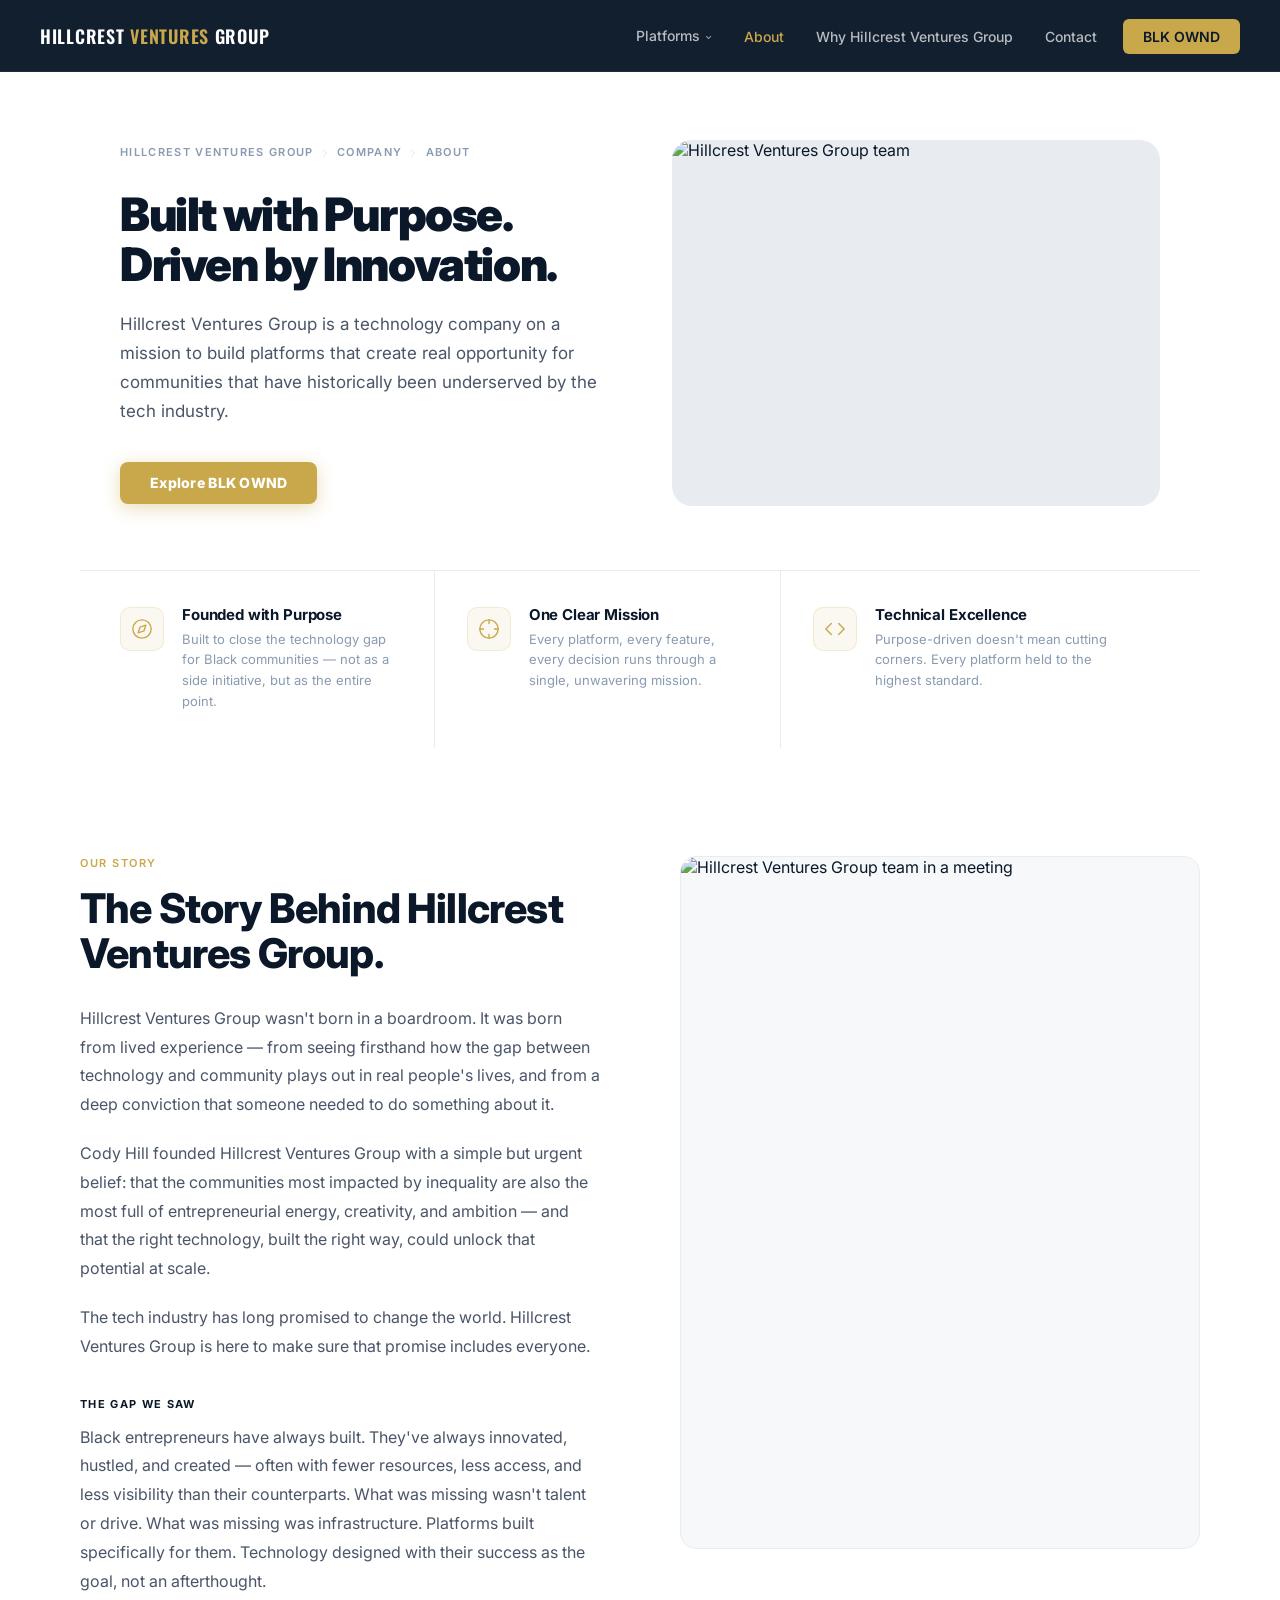
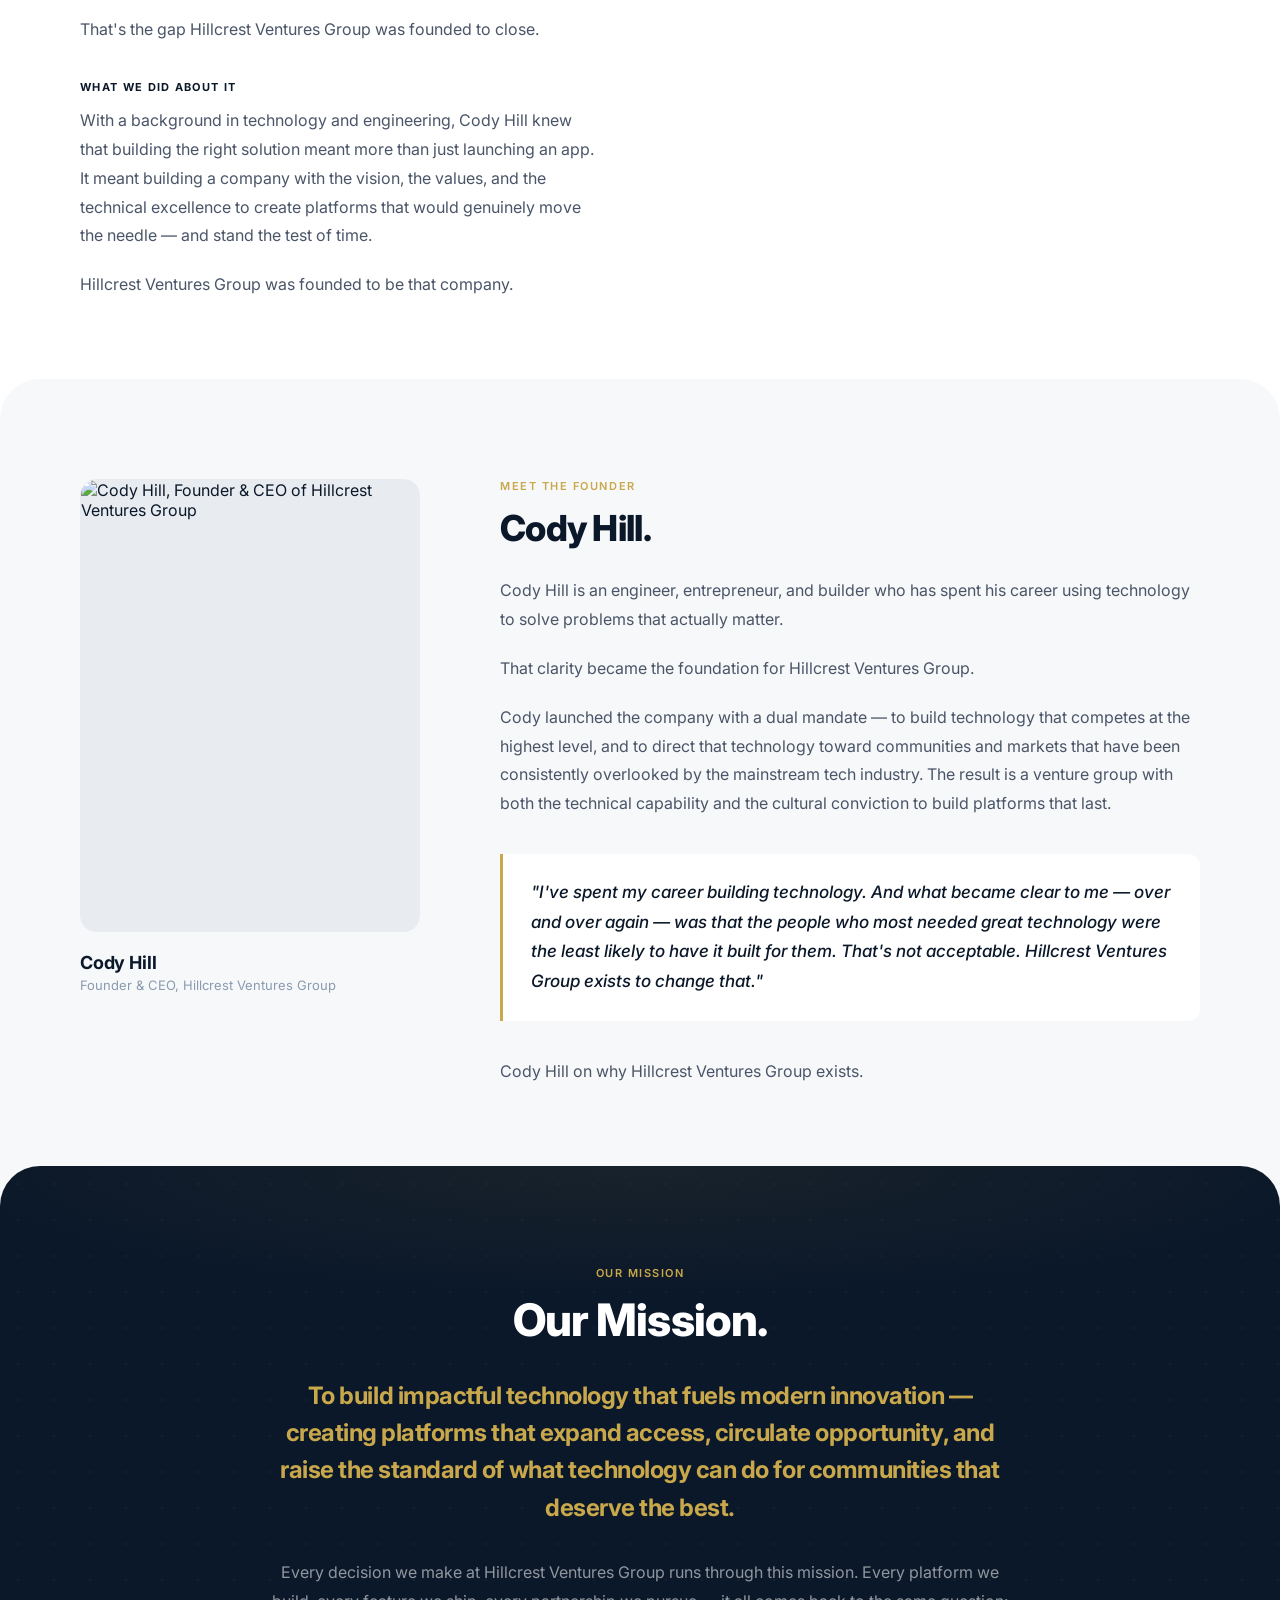
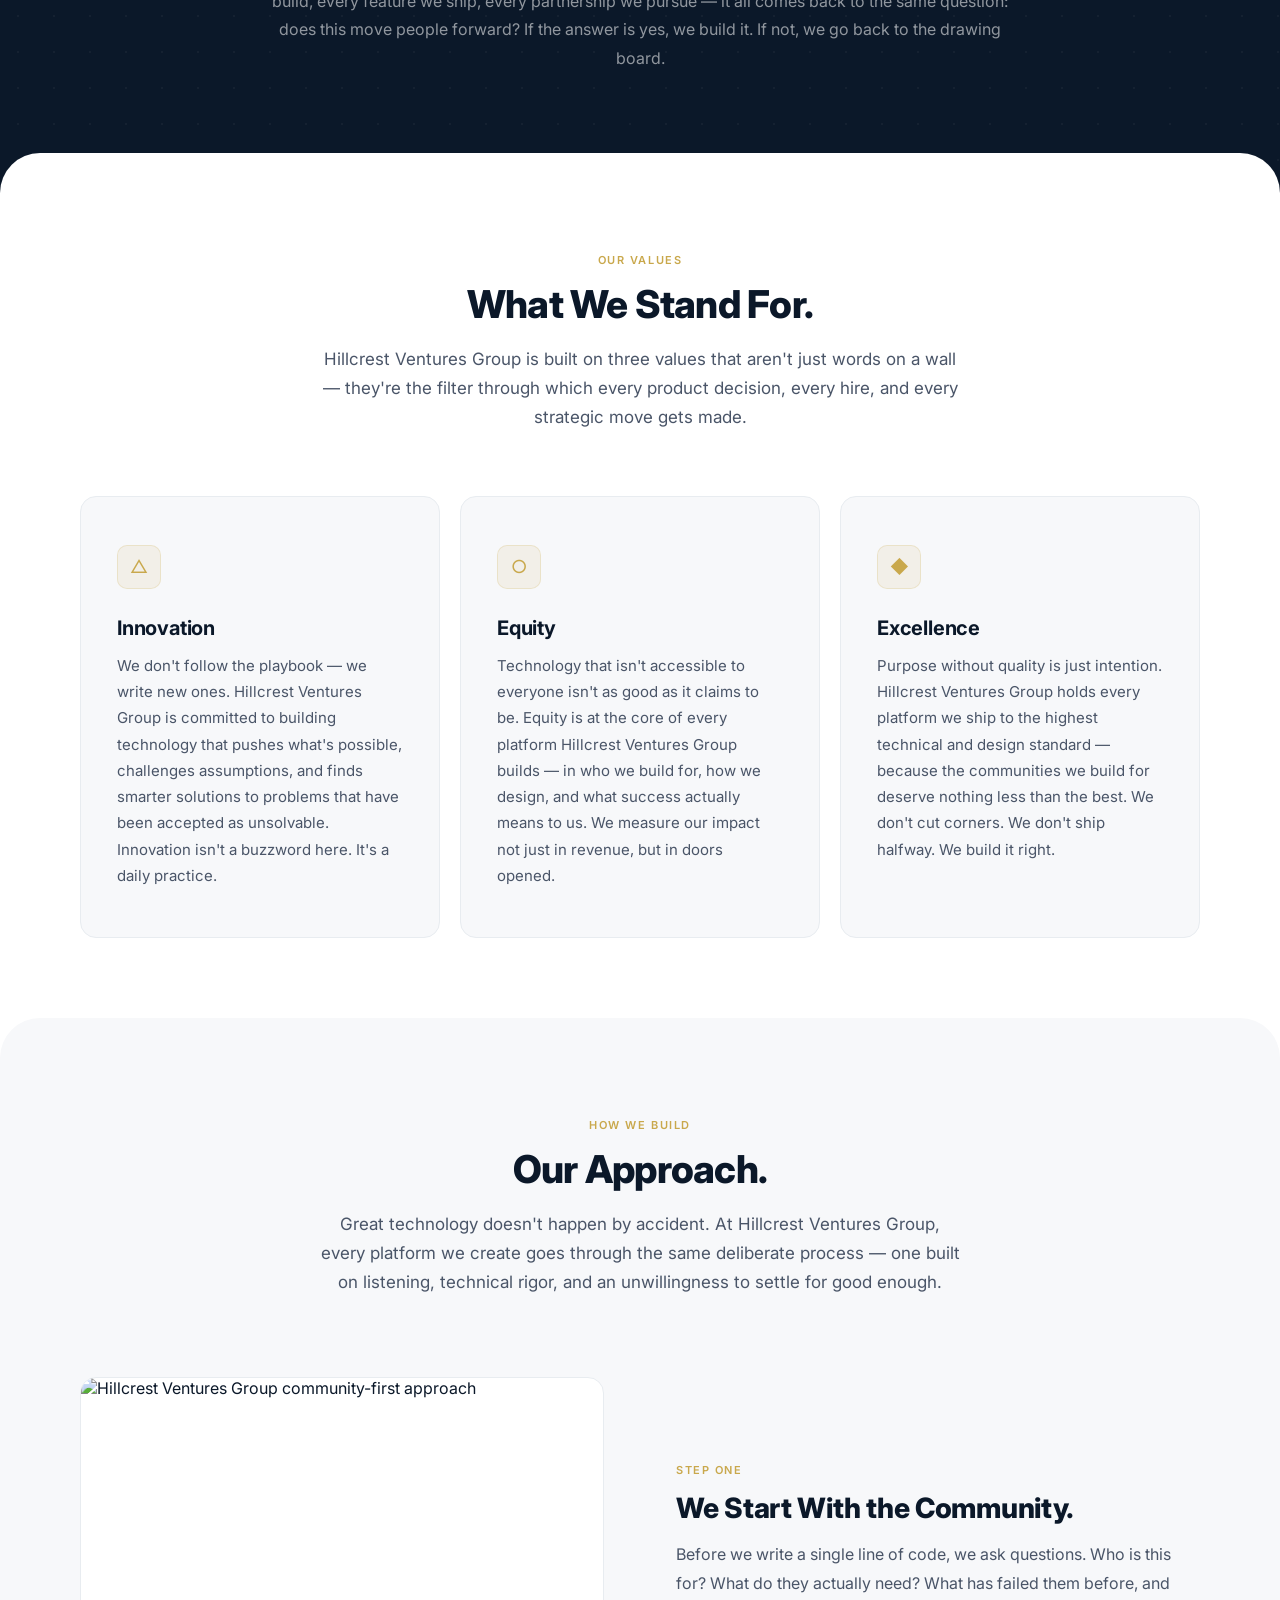
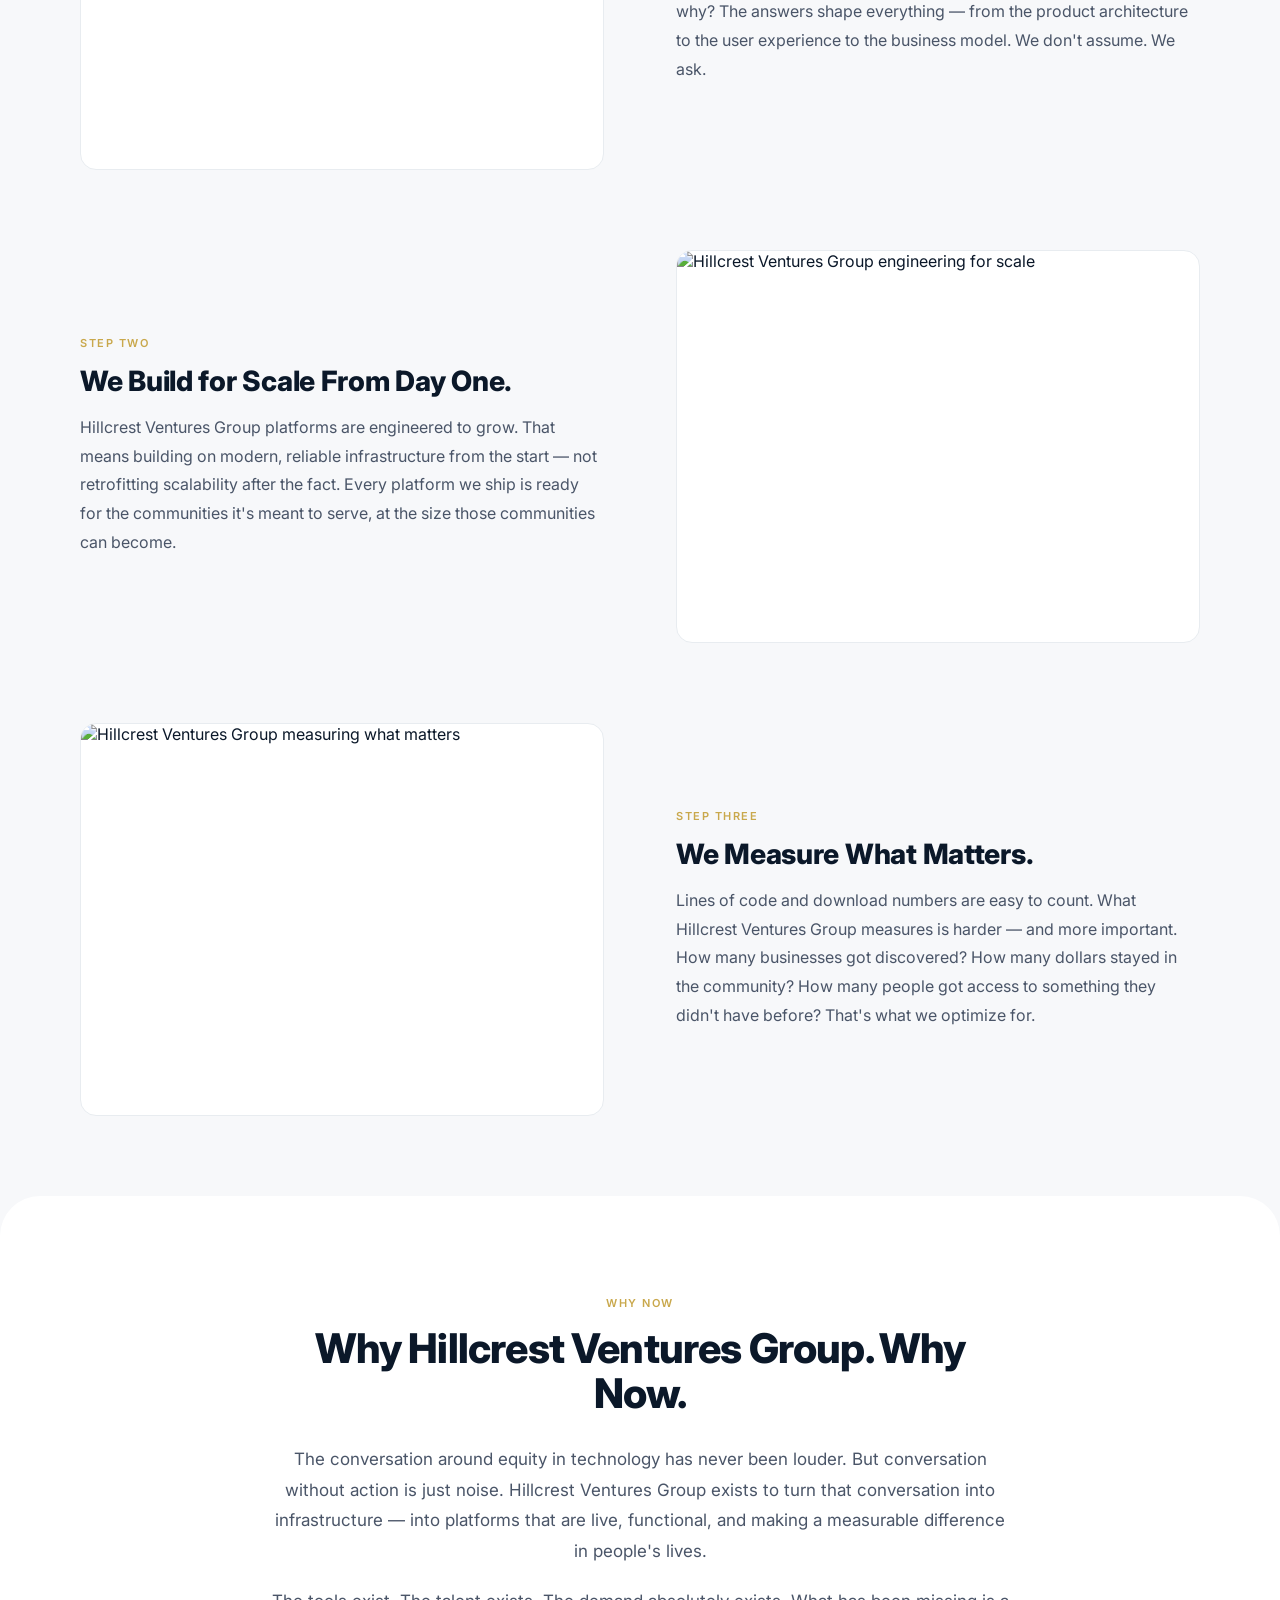
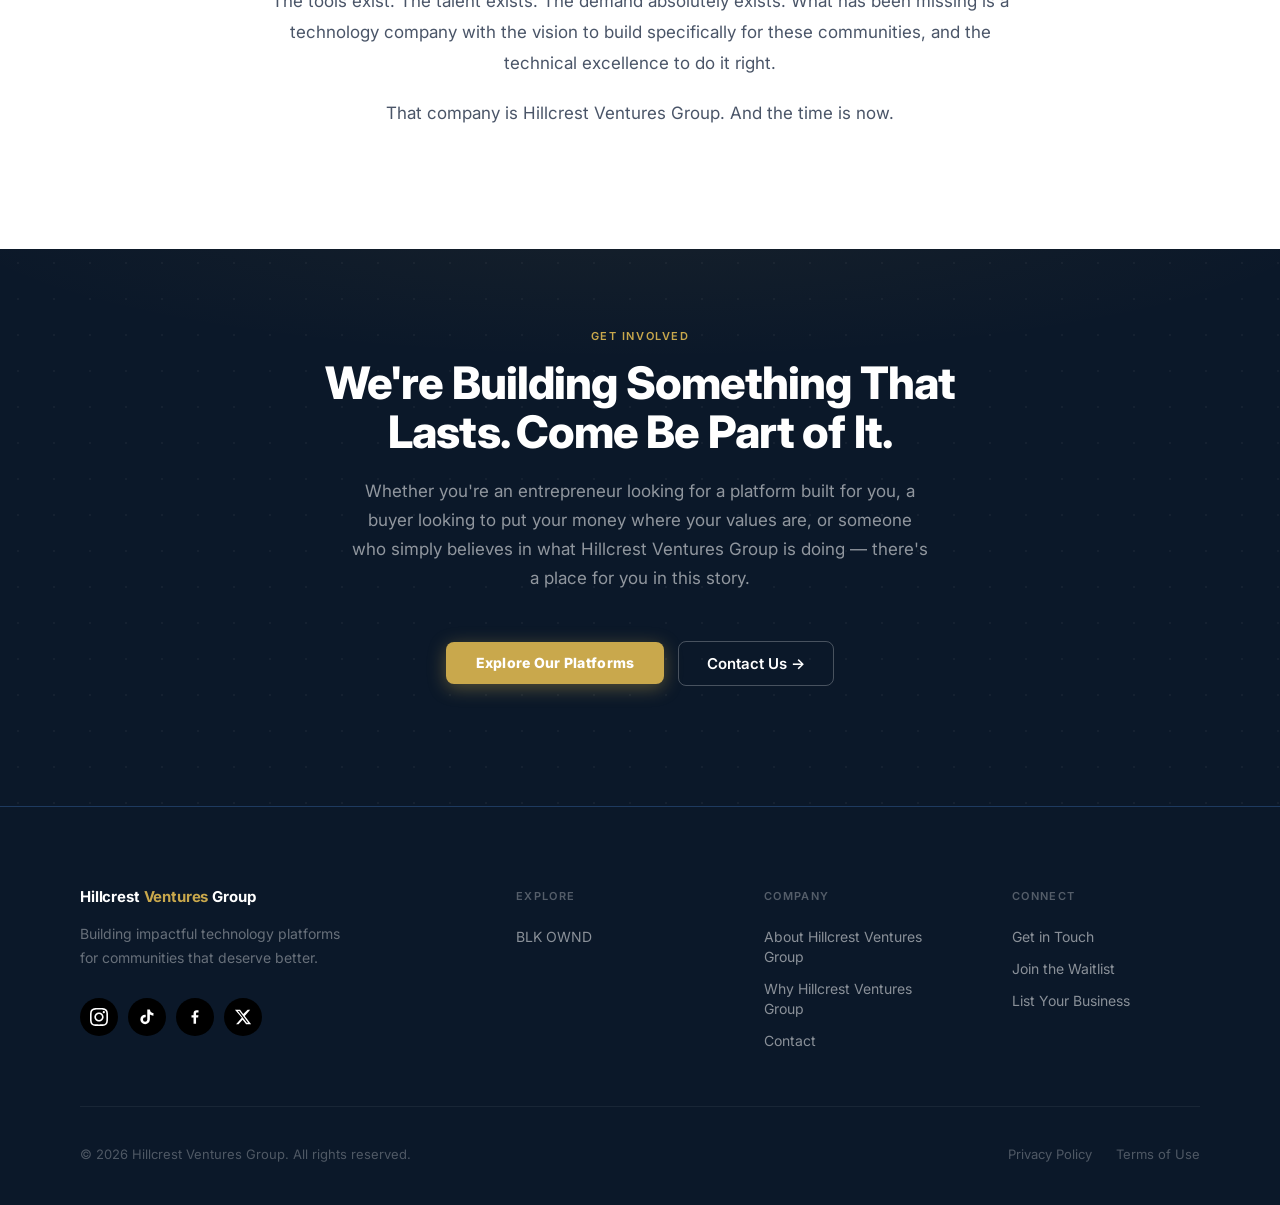
==== about.html @ d04a6fb9 "Initial commit — Hillcrest Ventures Group website Full multi-page site: index, BLK OWND, About, Why " ====
<!DOCTYPE html>
<html lang="en">
<head>
    <meta charset="UTF-8">
    <meta name="viewport" content="width=device-width, initial-scale=1.0">
    <meta name="description" content="Learn about Hillcrest Ventures Group — a technology company building impactful platforms for underserved communities. Our story, mission, values, and founder.">
    <meta name="keywords" content="Hillcrest Ventures Group, Hillcrest Ventures Group founder, Black-owned technology company, tech company built for Black communities, purpose-driven technology company, equity in technology, Black tech founder, innovation equity excellence, impactful technology platforms">
    <title>About Hillcrest Ventures Group | Our Story, Mission &amp; Values</title>

    <!-- Favicon — add favicon.ico + favicon-180.png to images/ before launch -->
    <link rel="icon" type="image/x-icon" href="images/favicon.ico">
    <link rel="apple-touch-icon" sizes="180x180" href="images/favicon-180.png">

    <!-- Open Graph / Social Sharing -->
    <meta property="og:type" content="website">
    <meta property="og:site_name" content="Hillcrest Ventures Group">
    <meta property="og:title" content="About Hillcrest Ventures Group | Our Story, Mission &amp; Values">
    <meta property="og:description" content="Learn about Hillcrest Ventures Group — a technology company building impactful platforms for underserved communities. Our story, mission, values, and founder.">
    <meta property="og:url" content="https://hillcrestventuresgroup.com/about.html"><!-- Update with live URL -->
    <meta property="og:image" content="https://hillcrestventuresgroup.com/images/hvg-social-share.jpg"><!-- Update with live URL -->
    <meta name="twitter:card" content="summary_large_image">
    <meta name="twitter:title" content="About Hillcrest Ventures Group | Our Story, Mission &amp; Values">
    <meta name="twitter:description" content="Learn about Hillcrest Ventures Group — a technology company building impactful platforms for underserved communities. Our story, mission, values, and founder.">
    <meta name="twitter:image" content="https://hillcrestventuresgroup.com/images/hvg-social-share.jpg"><!-- Update with live URL -->

    <link rel="preconnect" href="https://fonts.googleapis.com">
    <link rel="preconnect" href="https://fonts.gstatic.com" crossorigin>
    <link href="https://fonts.googleapis.com/css2?family=Inter:wght@300;400;500;600;700;800;900&family=Oswald:wght@400;500;600;700&display=swap" rel="stylesheet">
    <link rel="stylesheet" href="css/styles.css">
</head>
<body>

    <!-- ==================
         NAVIGATION
    ==================== -->
    <nav class="nav" id="nav">
        <a href="index.html" class="nav__logo">Hillcrest <span>Ventures</span> Group</a>

        <ul class="nav__links">
            <li class="nav__has-dropdown">
                <button class="nav__dropdown-trigger">Platforms <span class="nav__chevron">&#8964;</span></button>
                <div class="nav__dropdown">
                    <a href="blk-ownd.html" class="nav__dropdown-item">
                        <span class="nav__dropdown-item-name">BLK OWND</span>
                        <span class="nav__dropdown-item-desc">Black-owned business marketplace</span>
                    </a>
                    <div class="nav__dropdown-divider"></div>
                    <div class="nav__dropdown-soon">More platforms coming soon</div>
                </div>
            </li>
            <li><a href="about.html">About</a></li>
            <li><a href="why-hvg.html">Why Hillcrest Ventures Group</a></li>
            <li><a href="contact.html">Contact</a></li>
            <li><a href="blk-ownd.html" class="nav__cta">BLK OWND</a></li>
        </ul>

        <div class="nav__hamburger" id="hamburger" role="button" tabindex="0" aria-label="Toggle menu">
            <span></span>
            <span></span>
            <span></span>
        </div>
    </nav>

    <div class="nav__mobile-menu" id="mobileMenu">
        <div class="nav__mobile-group">
            <button class="nav__mobile-group-trigger" id="mobilePlatformsTrigger">Platforms <span class="nav__mobile-arrow">+</span></button>
            <div class="nav__mobile-group-items" id="mobilePlatformsItems">
                <a href="blk-ownd.html">BLK OWND</a>
                <span class="nav__mobile-coming">More platforms coming soon</span>
            </div>
        </div>
        <a href="about.html">About</a>
        <a href="why-hvg.html">Why Hillcrest Ventures Group</a>
        <a href="contact.html">Contact</a>
        <a href="blk-ownd.html">BLK OWND &rarr;</a>
    </div>


    <!-- ==================
         01 · PAGE HERO
    ==================== -->
    <section class="page-hero" id="page-hero-about">
        <div class="container">
            <div class="page-hero__grid">

                <div class="page-hero__copy">
                    <nav class="page-hero__breadcrumb" aria-label="Breadcrumb">
                        <a href="index.html">Hillcrest Ventures Group</a>
                        <span class="page-hero__breadcrumb-sep">›</span>
                        <span>Company</span>
                        <span class="page-hero__breadcrumb-sep">›</span>
                        <span>About</span>
                    </nav>
                    <h1>Built with Purpose. Driven by Innovation.</h1>
                    <p>Hillcrest Ventures Group is a technology company on a mission to build platforms that create real opportunity for communities that have historically been underserved by the tech industry.</p>
                    <div class="page-hero__cta-row">
                        <a href="blk-ownd.html" class="btn btn--gold">Explore BLK OWND</a>
                        <a href="contact.html" class="btn btn--navy-ghost">Get in Touch &rarr;</a>
                    </div>
                </div>

                <!--
                    IMAGE: Candid editorial — Cody Hill at work, or a modern workspace lifestyle shot.
                    File: hvg-about-hero-lifestyle.jpg (min 800×600px, under 200kb)
                    Source: Original photography preferred.
                    When ready: <img src="images/hvg-about-hero-lifestyle.jpg"
                                     alt="Cody Hill, Founder of Hillcrest Ventures Group" loading="eager" />
                -->
                <div class="page-hero__image">
                    <img src="images/about-page-hvg.png" alt="Hillcrest Ventures Group team" loading="eager">
                </div>

            </div>

            <div class="page-hero__callouts">

                <div class="page-hero__callout">
                    <div class="page-hero__callout-icon">
                        <svg xmlns="http://www.w3.org/2000/svg" viewBox="0 0 24 24"><circle cx="12" cy="12" r="10"/><polygon points="16.24,7.76 14.12,14.12 7.76,16.24 9.88,9.88 16.24,7.76"/></svg>
                    </div>
                    <div class="page-hero__callout-text">
                        <h4>Founded with Purpose</h4>
                        <p>Built to close the technology gap for Black communities — not as a side initiative, but as the entire point.</p>
                    </div>
                </div>

                <div class="page-hero__callout">
                    <div class="page-hero__callout-icon">
                        <svg xmlns="http://www.w3.org/2000/svg" viewBox="0 0 24 24"><circle cx="12" cy="12" r="10"/><line x1="22" y1="12" x2="18" y2="12"/><line x1="6" y1="12" x2="2" y2="12"/><line x1="12" y1="6" x2="12" y2="2"/><line x1="12" y1="22" x2="12" y2="18"/></svg>
                    </div>
                    <div class="page-hero__callout-text">
                        <h4>One Clear Mission</h4>
                        <p>Every platform, every feature, every decision runs through a single, unwavering mission.</p>
                    </div>
                </div>

                <div class="page-hero__callout">
                    <div class="page-hero__callout-icon">
                        <svg xmlns="http://www.w3.org/2000/svg" viewBox="0 0 24 24"><polyline points="16,18 22,12 16,6"/><polyline points="8,6 2,12 8,18"/></svg>
                    </div>
                    <div class="page-hero__callout-text">
                        <h4>Technical Excellence</h4>
                        <p>Purpose-driven doesn't mean cutting corners. Every platform held to the highest standard.</p>
                    </div>
                </div>

            </div>
        </div>
    </section>


    <!-- ==================
         02 · OUR STORY
    ==================== -->
    <section class="about-story">
        <div class="container">
            <div class="about-story__split">

                <div class="about-story__copy">
                    <span class="section-label" data-reveal>Our Story</span>
                    <h2 data-reveal>The Story Behind Hillcrest Ventures Group.</h2>

                    <p data-reveal>Hillcrest Ventures Group wasn't born in a boardroom. It was born from lived experience — from seeing firsthand how the gap between technology and community plays out in real people's lives, and from a deep conviction that someone needed to do something about it.</p>

                    <p data-reveal>Cody Hill founded Hillcrest Ventures Group with a simple but urgent belief: that the communities most impacted by inequality are also the most full of entrepreneurial energy, creativity, and ambition — and that the right technology, built the right way, could unlock that potential at scale.</p>

                    <p data-reveal>The tech industry has long promised to change the world. Hillcrest Ventures Group is here to make sure that promise includes everyone.</p>

                    <span class="about-story__sublabel" data-reveal>The Gap We Saw</span>
                    <p data-reveal>Black entrepreneurs have always built. They've always innovated, hustled, and created — often with fewer resources, less access, and less visibility than their counterparts. What was missing wasn't talent or drive. What was missing was infrastructure. Platforms built specifically for them. Technology designed with their success as the goal, not an afterthought.</p>
                    <p data-reveal>That's the gap Hillcrest Ventures Group was founded to close.</p>

                    <span class="about-story__sublabel" data-reveal>What We Did About It</span>
                    <p data-reveal>With a background in technology and engineering, Cody Hill knew that building the right solution meant more than just launching an app. It meant building a company with the vision, the values, and the technical excellence to create platforms that would genuinely move the needle — and stand the test of time.</p>
                    <p data-reveal>Hillcrest Ventures Group was founded to be that company.</p>
                </div>

                <div class="about-story__image-wrap" data-reveal="right">
                    <img src="images/group-meeting.png" alt="Hillcrest Ventures Group team in a meeting">
                </div>

            </div>
        </div>
    </section>


    <!-- ==================
         03 · MEET THE FOUNDER
    ==================== -->
    <section class="about-founder">
        <div class="container">
            <div class="about-founder__split">

                <div class="about-founder__portrait" data-reveal="left">
                    <div class="about-founder__portrait-wrap">
                        <img src="images/ch-headshot.png" alt="Cody Hill, Founder &amp; CEO of Hillcrest Ventures Group">
                    </div>
                    <span class="about-founder__portrait-name">Cody Hill</span>
                    <span class="about-founder__portrait-title">Founder &amp; CEO, Hillcrest Ventures Group</span>
                </div>

                <div class="about-founder__bio" data-reveal="right">
                    <span class="section-label">Meet the Founder</span>
                    <h2>Cody Hill.</h2>

                    <p>Cody Hill is an engineer, entrepreneur, and builder who has spent his career using technology to solve problems that actually matter.</p>

                    <p>That clarity became the foundation for Hillcrest Ventures Group.</p>

                    <p>Cody launched the company with a dual mandate — to build technology that competes at the highest level, and to direct that technology toward communities and markets that have been consistently overlooked by the mainstream tech industry. The result is a venture group with both the technical capability and the cultural conviction to build platforms that last.</p>

                    <div class="about-founder__quote">
                        <p>"I've spent my career building technology. And what became clear to me — over and over again — was that the people who most needed great technology were the least likely to have it built for them. That's not acceptable. Hillcrest Ventures Group exists to change that."</p>
                    </div>

                    <p>Cody Hill on why Hillcrest Ventures Group exists.</p>
                </div>

            </div>
        </div>
    </section>


    <!-- ==================
         04 · OUR MISSION
    ==================== -->
    <section class="about-mission">
        <div class="about-mission__inner">
            <span class="section-label" data-reveal>Our Mission</span>
            <h2 data-reveal>Our Mission.</h2>
            <p class="about-mission__statement" data-reveal>To build impactful technology that fuels modern innovation — creating platforms that expand access, circulate opportunity, and raise the standard of what technology can do for communities that deserve the best.</p>
            <p class="about-mission__body" data-reveal>Every decision we make at Hillcrest Ventures Group runs through this mission. Every platform we build, every feature we ship, every partnership we pursue — it all comes back to the same question: does this move people forward? If the answer is yes, we build it. If not, we go back to the drawing board.</p>
        </div>
    </section>


    <!-- ==================
         05 · OUR VALUES
    ==================== -->
    <section class="about-values">
        <div class="container">

            <div class="about-values__header" data-reveal>
                <span class="section-label">Our Values</span>
                <h2>What We Stand For.</h2>
                <p>Hillcrest Ventures Group is built on three values that aren't just words on a wall — they're the filter through which every product decision, every hire, and every strategic move gets made.</p>
            </div>

            <div class="about-values__grid" data-stagger>

                <div class="about-value">
                    <div class="about-value__icon">&#9651;</div>
                    <h3>Innovation</h3>
                    <p>We don't follow the playbook — we write new ones. Hillcrest Ventures Group is committed to building technology that pushes what's possible, challenges assumptions, and finds smarter solutions to problems that have been accepted as unsolvable. Innovation isn't a buzzword here. It's a daily practice.</p>
                </div>

                <div class="about-value">
                    <div class="about-value__icon">&#9675;</div>
                    <h3>Equity</h3>
                    <p>Technology that isn't accessible to everyone isn't as good as it claims to be. Equity is at the core of every platform Hillcrest Ventures Group builds — in who we build for, how we design, and what success actually means to us. We measure our impact not just in revenue, but in doors opened.</p>
                </div>

                <div class="about-value">
                    <div class="about-value__icon">&#9670;</div>
                    <h3>Excellence</h3>
                    <p>Purpose without quality is just intention. Hillcrest Ventures Group holds every platform we ship to the highest technical and design standard — because the communities we build for deserve nothing less than the best. We don't cut corners. We don't ship halfway. We build it right.</p>
                </div>

            </div>
        </div>
    </section>


    <!-- ==================
         06 · OUR APPROACH
    ==================== -->
    <section class="about-approach">
        <div class="container">

            <div class="about-approach__header" data-reveal>
                <span class="section-label">How We Build</span>
                <h2>Our Approach.</h2>
                <p>Great technology doesn't happen by accident. At Hillcrest Ventures Group, every platform we create goes through the same deliberate process — one built on listening, technical rigor, and an unwillingness to settle for good enough.</p>
            </div>

            <div class="about-approach__items">

                <div class="about-approach__item">
                    <div class="about-approach__image-wrap" data-reveal="left">
                        <img src="images/community.png" alt="Hillcrest Ventures Group community-first approach">
                    </div>
                    <div class="about-approach__copy" data-reveal="right">
                        <span class="section-label">Step One</span>
                        <h3>We Start With the Community.</h3>
                        <p>Before we write a single line of code, we ask questions. Who is this for? What do they actually need? What has failed them before, and why? The answers shape everything — from the product architecture to the user experience to the business model. We don't assume. We ask.</p>
                    </div>
                </div>

                <div class="about-approach__item about-approach__item--reversed">
                    <div class="about-approach__image-wrap" data-reveal="right">
                        <img src="images/hvg-coding.png" alt="Hillcrest Ventures Group engineering for scale">
                    </div>
                    <div class="about-approach__copy" data-reveal="left">
                        <span class="section-label">Step Two</span>
                        <h3>We Build for Scale From Day One.</h3>
                        <p>Hillcrest Ventures Group platforms are engineered to grow. That means building on modern, reliable infrastructure from the start — not retrofitting scalability after the fact. Every platform we ship is ready for the communities it's meant to serve, at the size those communities can become.</p>
                    </div>
                </div>

                <div class="about-approach__item">
                    <div class="about-approach__image-wrap" data-reveal="left">
                        <img src="images/hvg-data.png" alt="Hillcrest Ventures Group measuring what matters">
                    </div>
                    <div class="about-approach__copy" data-reveal="right">
                        <span class="section-label">Step Three</span>
                        <h3>We Measure What Matters.</h3>
                        <p>Lines of code and download numbers are easy to count. What Hillcrest Ventures Group measures is harder — and more important. How many businesses got discovered? How many dollars stayed in the community? How many people got access to something they didn't have before? That's what we optimize for.</p>
                    </div>
                </div>

            </div>
        </div>
    </section>


    <!-- ==================
         07 · WHY NOW
    ==================== -->
    <section class="about-why">
        <div class="about-why__inner">
            <span class="section-label" data-reveal>Why Now</span>
            <h2 data-reveal>Why Hillcrest Ventures Group. Why Now.</h2>
            <p class="about-why__body" data-reveal>The conversation around equity in technology has never been louder. But conversation without action is just noise. Hillcrest Ventures Group exists to turn that conversation into infrastructure — into platforms that are live, functional, and making a measurable difference in people's lives.</p>
            <p class="about-why__body" data-reveal>The tools exist. The talent exists. The demand absolutely exists. What has been missing is a technology company with the vision to build specifically for these communities, and the technical excellence to do it right.</p>
            <p class="about-why__body" data-reveal>That company is Hillcrest Ventures Group. And the time is now.</p>
        </div>
    </section>


    <!-- ==================
         08 · CLOSING CTA
    ==================== -->
    <section class="plat-cta">
        <div class="plat-cta__inner">
            <span class="section-label" style="display:block; text-align:center;" data-reveal>Get Involved</span>
            <h2 data-reveal>We're Building Something That Lasts. Come Be Part of It.</h2>
            <p class="plat-cta__body" data-reveal>Whether you're an entrepreneur looking for a platform built for you, a buyer looking to put your money where your values are, or someone who simply believes in what Hillcrest Ventures Group is doing — there's a place for you in this story.</p>
            <div class="plat-cta__ctas" data-reveal>
                <a href="blk-ownd.html" class="btn btn--gold">Explore Our Platforms</a>
                <!-- <a href="https://blkowndapp.com/join-waitlist/" class="btn btn--white-outline" target="_blank" rel="noopener noreferrer">Join the BLK OWND Waitlist</a> -->
                <a href="contact.html" class="btn btn--white-outline">Contact Us &rarr;</a>
            </div>
        </div>
    </section>


    <!-- ==================
         FOOTER
    ==================== -->
    <footer class="footer">
        <div class="container">
            <div class="footer__top">
                <div>
                    <div class="footer__brand-name">Hillcrest <span>Ventures</span> Group</div>
                    <p class="footer__tagline">Building impactful technology platforms for communities that deserve better.</p>
                    <div class="footer__social">
                        <a href="#" class="footer__social-link" aria-label="Instagram">
                            <svg xmlns="http://www.w3.org/2000/svg" viewBox="0 0 24 24"><path d="M12 2.163c3.204 0 3.584.012 4.85.07 3.252.148 4.771 1.691 4.919 4.919.058 1.265.069 1.645.069 4.849 0 3.205-.012 3.584-.069 4.849-.149 3.225-1.664 4.771-4.919 4.919-1.266.058-1.644.07-4.85.07-3.204 0-3.584-.012-4.849-.07-3.26-.149-4.771-1.699-4.919-4.92-.058-1.265-.07-1.644-.07-4.849 0-3.204.013-3.583.07-4.849.149-3.227 1.664-4.771 4.919-4.919 1.266-.057 1.645-.069 4.849-.069zm0-2.163c-3.259 0-3.667.014-4.947.072-4.358.2-6.78 2.618-6.98 6.98-.059 1.281-.073 1.689-.073 4.948 0 3.259.014 3.668.072 4.948.2 4.358 2.618 6.78 6.98 6.98 1.281.058 1.689.072 4.948.072 3.259 0 3.668-.014 4.948-.072 4.354-.2 6.782-2.618 6.979-6.98.059-1.28.073-1.689.073-4.948 0-3.259-.014-3.667-.072-4.947-.196-4.354-2.617-6.78-6.979-6.98-1.281-.059-1.69-.073-4.949-.073zm0 5.838c-3.403 0-6.162 2.759-6.162 6.162s2.759 6.163 6.162 6.163 6.162-2.759 6.162-6.163c0-3.403-2.759-6.162-6.162-6.162zm0 10.162c-2.209 0-4-1.79-4-4 0-2.209 1.791-4 4-4s4 1.791 4 4c0 2.21-1.791 4-4 4zm6.406-11.845c-.796 0-1.441.645-1.441 1.44s.645 1.44 1.441 1.44c.795 0 1.439-.645 1.439-1.44s-.644-1.44-1.439-1.44z"/></svg>
                        </a>
                        <a href="#" class="footer__social-link" aria-label="TikTok">
                            <svg xmlns="http://www.w3.org/2000/svg" viewBox="0 0 24 24"><path d="M19.59 6.69a4.83 4.83 0 01-3.77-4.25V2h-3.45v13.67a2.89 2.89 0 01-2.88 2.5 2.89 2.89 0 01-2.89-2.89 2.89 2.89 0 012.89-2.89c.28 0 .54.04.79.1V9.01a6.27 6.27 0 00-.79-.05 6.34 6.34 0 00-6.34 6.34 6.34 6.34 0 006.34 6.34 6.34 6.34 0 006.33-6.34V8.69a8.18 8.18 0 004.77 1.52V6.76a4.85 4.85 0 01-1-.07z"/></svg>
                        </a>
                        <a href="#" class="footer__social-link" aria-label="Facebook">
                            <svg xmlns="http://www.w3.org/2000/svg" viewBox="0 0 24 24"><path d="M13.397 20.997v-8.196h2.765l.411-3.209h-3.176V7.548c0-.926.258-1.56 1.587-1.56h1.684V3.127A22.336 22.336 0 0014.201 3c-2.444 0-4.122 1.492-4.122 4.231v2.355H7.332v3.209h2.753v8.202h3.312z"/></svg>
                        </a>
                        <a href="#" class="footer__social-link" aria-label="X (Twitter)">
                            <svg xmlns="http://www.w3.org/2000/svg" viewBox="0 0 24 24"><path d="M18.244 2.25h3.308l-7.227 8.26 8.502 11.24H16.17l-4.714-6.231-5.401 6.231H2.744l7.735-8.835L1.254 2.25H8.08l4.259 5.622zm-1.161 17.52h1.833L7.084 4.126H5.117z"/></svg>
                        </a>
                    </div>
                </div>
                <div>
                    <p class="footer__col-title">Explore</p>
                    <ul class="footer__links">
                        <li><a href="blk-ownd.html">BLK OWND</a></li>
                    </ul>
                </div>
                <div>
                    <p class="footer__col-title">Company</p>
                    <ul class="footer__links">
                        <li><a href="about.html">About Hillcrest Ventures Group</a></li>
                        <li><a href="why-hvg.html">Why Hillcrest Ventures Group</a></li>
                        <li><a href="contact.html">Contact</a></li>
                    </ul>
                </div>
                <div>
                    <p class="footer__col-title">Connect</p>
                    <ul class="footer__links">
                        <li><a href="contact.html">Get in Touch</a></li>
                        <li><a href="https://blkowndapp.com/join-waitlist/" target="_blank" rel="noopener noreferrer">Join the Waitlist</a></li>
                        <li><a href="https://blkowndapp.com/submit-your-business/" target="_blank" rel="noopener noreferrer">List Your Business</a></li>
                    </ul>
                </div>
            </div>

            <div class="footer__bottom">
                <p class="footer__copy">&copy; 2026 Hillcrest Ventures Group. All rights reserved.</p>
                <div class="footer__legal">
                    <a href="#">Privacy Policy</a>
                    <a href="#">Terms of Use</a>
                </div>
            </div>
        </div>
    </footer>

    <script src="js/main.js"></script>

</body>
</html>
---- css/styles.css ----
/* =====================
   RESET & BASE
===================== */
*, *::before, *::after {
    box-sizing: border-box;
    margin: 0;
    padding: 0;
}

:root {
    --navy-deep:   #0B1829;
    --navy-mid:    #112240;
    --navy-light:  #1A3352;
    --navy-border: #1E3A5F;
    --white:       #FFFFFF;
    --off-white:   #F7F8FA;
    --gray-light:  #E8ECF0;
    --gray-mid:    #8A9BB0;
    --gray-text:   #4A5568;
    --gold:        #C9A84C;
    --gold-light:  #E8C97A;
}

html { scroll-behavior: smooth; }

body {
    font-family: 'Inter', -apple-system, BlinkMacSystemFont, sans-serif;
    color: var(--navy-deep);
    background: var(--white);
    -webkit-font-smoothing: antialiased;
    overflow-x: hidden;
}

h1, h2, h3, h4 {
    font-weight: 800;
    line-height: 1.1;
    letter-spacing: -0.02em;
}

p { line-height: 1.7; font-weight: 400; }
a { text-decoration: none; color: inherit; }
img { max-width: 100%; display: block; }

/* =====================
   LAYOUT
===================== */
.container {
    max-width: 1200px;
    margin: 0 auto;
    padding: 0 40px;
}

.container--narrow {
    max-width: 860px;
    margin: 0 auto;
    padding: 0 40px;
}

/* =====================
   NAVIGATION
===================== */
.nav {
    position: fixed;
    top: 0; left: 0; right: 0;
    z-index: 100;
    height: 72px;
    padding: 0 40px;
    display: flex;
    align-items: center;
    justify-content: space-between;
    background: rgba(11, 24, 41, 0.97);
    backdrop-filter: blur(12px);
    -webkit-backdrop-filter: blur(12px);
    border-bottom: 1px solid rgba(255,255,255,0.06);
    transition: box-shadow 0.3s ease;
}

.nav__logo {
    font-family: 'Oswald', sans-serif;
    font-size: 18px;
    font-weight: 600;
    color: var(--white);
    letter-spacing: 0.04em;
    text-transform: uppercase;
    flex-shrink: 0;
}

.nav__logo span { color: var(--gold); }

.nav__links {
    display: flex;
    align-items: center;
    gap: 4px;
    list-style: none;
}

.nav__links a {
    font-size: 14px;
    font-weight: 500;
    color: rgba(255,255,255,0.7);
    padding: 8px 14px;
    border-radius: 6px;
    transition: color 0.2s, background 0.2s;
}

.nav__links a:hover {
    color: var(--white);
    background: rgba(255,255,255,0.07);
}

.nav__links a.is-active {
    color: var(--gold);
}

.nav__cta {
    background: var(--gold) !important;
    color: var(--navy-deep) !important;
    font-weight: 600 !important;
    padding: 9px 20px !important;
    border-radius: 6px !important;
    margin-left: 8px;
    transition: background 0.2s, transform 0.15s !important;
}

.nav__cta:hover {
    background: var(--gold-light) !important;
    transform: translateY(-1px);
}

.nav__hamburger {
    display: none;
    flex-direction: column;
    gap: 5px;
    cursor: pointer;
    padding: 4px;
}

.nav__hamburger span {
    display: block;
    width: 24px;
    height: 2px;
    background: var(--white);
    border-radius: 2px;
    transition: all 0.3s ease;
}

/* Mobile menu */
.nav__mobile-menu {
    display: none;
    position: fixed;
    top: 72px; left: 0; right: 0;
    background: var(--navy-deep);
    border-bottom: 1px solid var(--navy-border);
    padding: 16px 24px 24px;
    z-index: 99;
    flex-direction: column;
}

.nav__mobile-menu.is-open { display: flex; }

.nav__mobile-menu a {
    font-size: 16px;
    font-weight: 500;
    color: rgba(255,255,255,0.75);
    padding: 14px 0;
    border-bottom: 1px solid rgba(255,255,255,0.06);
    display: block;
}

.nav__mobile-menu a:last-child {
    border-bottom: none;
    color: var(--gold);
    font-weight: 600;
    padding-top: 20px;
}

/* =====================
   BUTTONS
===================== */
.btn {
    display: inline-flex;
    align-items: center;
    gap: 8px;
    font-family: 'Inter', sans-serif;
    font-size: 15px;
    font-weight: 600;
    cursor: pointer;
    border: none;
    border-radius: 8px;
    transition: all 0.2s ease;
    text-decoration: none;
    line-height: 1;
}

.btn--primary {
    background: var(--white);
    color: var(--navy-deep);
    padding: 14px 28px;
}
.btn--primary:hover {
    background: var(--off-white);
    transform: translateY(-1px);
    box-shadow: 0 8px 24px rgba(0,0,0,0.2);
}

.btn--text {
    background: transparent;
    color: rgba(255,255,255,0.7);
    padding: 14px 0;
    font-weight: 500;
    border: none;
}
.btn--text:hover { color: var(--white); }
.btn--text .arrow { transition: transform 0.2s ease; }
.btn--text:hover .arrow { transform: translateX(4px); }

.btn--gold {
    background: var(--gold);
    /* color: var(--navy-deep); */
    color: #fff;
    padding: 14px 30px;
    font-size: 14px;
    font-weight: 800;
    letter-spacing: 0.02em;
    box-shadow: 0 4px 18px rgba(201,168,76,0.4);
}
.btn--gold:hover {
    background: var(--gold-light);
    transform: translateY(-2px);
    box-shadow: 0 8px 28px rgba(201,168,76,0.55);
}
.btn--bold {
    padding: 15px 32px;
    font-size: 15px;
    font-weight: 800;
    letter-spacing: 0.01em;
    box-shadow: 0 4px 20px rgba(201,168,76,0.35);
}
.btn--bold:hover {
    box-shadow: 0 6px 28px rgba(201,168,76,0.5);
}

.btn--navy-ghost {
    background: transparent;
    color: rgba(255,255,255,0.65);
    padding: 13px 0;
    font-size: 14px;
    font-weight: 500;
    border: none;
}
.btn--navy-ghost:hover { color: var(--white); }

.btn--dark-ghost {
    background: transparent;
    color: var(--navy-deep);
    padding: 13px 0;
    font-size: 14px;
    font-weight: 600;
    border: none;
    opacity: 0.7;
}
.btn--dark-ghost:hover { opacity: 1; }

.btn--dark-ghost {
    background: transparent;
    color: var(--navy-deep);
    padding: 13px 24px;
    font-size: 14px;
    border: 1.5px solid var(--navy-border);
    border-radius: 8px;
}
.btn--dark-ghost:hover {
    background: var(--navy-deep);
    color: var(--white);
}

.btn--white-outline {
    background: transparent;
    color: var(--white);
    padding: 14px 28px;
    border: 1.5px solid rgba(255,255,255,0.25);
    border-radius: 8px;
    font-size: 15px;
}
.btn--white-outline:hover {
    background: rgba(255,255,255,0.07);
    border-color: rgba(255,255,255,0.55);
}

.btn--navy {
    background: var(--navy-deep);
    color: var(--white);
    padding: 14px 28px;
    font-size: 15px;
}
.btn--navy:hover {
    background: var(--navy-mid);
    transform: translateY(-1px);
    box-shadow: 0 8px 24px rgba(11,24,41,0.15);
}

.btn--light {
    background: var(--white);
    color: var(--navy-deep);
    padding: 14px 28px;
    font-size: 15px;
    border: 1.5px solid var(--gray-light);
}
.btn--light:hover { border-color: var(--navy-border); }

/* =====================
   SECTION LABEL
===================== */
.section-label {
    display: block;
    font-size: 11px;
    font-weight: 600;
    letter-spacing: 0.14em;
    text-transform: uppercase;
    color: var(--gold);
    margin-bottom: 16px;
}

/* =====================
   01 · HERO
===================== */
.hero {
    /*
        GRADIENT HERO — active
        Layers (bottom to top):
          1. Deep navy base
          2. Top-center navy bloom — the "light source" that creates depth
          3. Off-center gold warmth — brand character
          4. Edge vignette — darkens sides and bottom, keeps focus on H1
        ─────────────────────────────────────────────────────────────────
        To switch to a photo background later:
          Replace the background value below with:
            background: var(--navy-deep);
          And uncomment the three lines that follow.
    */
    background:
        radial-gradient(ellipse 150% 110% at 50% 50%, transparent 30%, rgba(5, 10, 18, 0.82) 100%),
        radial-gradient(ellipse 50% 40% at 63% 28%, rgba(201, 168, 76, 0.10) 0%, transparent 55%),
        radial-gradient(ellipse 115% 75% at 50% -8%, #1C3F64 0%, transparent 58%),
        linear-gradient(180deg, #0d1f33 0%, #0B1829 50%, #070e1a 100%);
    /* background-image: url('../images/hillcrest-ventures-group-home-hero.jpg'); */
    /* background-size: cover; */
    /* background-position: center top; */
    min-height: 100vh;
    display: flex;
    flex-direction: column;
    padding-top: 72px;
    position: relative;
    overflow: hidden;
}

/* Bottom fade — softens the transition into the next section */
.hero::before {
    content: '';
    position: absolute;
    inset: 0;
    background:
        linear-gradient(to bottom, transparent 65%, rgba(7, 14, 26, 0.55) 100%);
    pointer-events: none;
    z-index: 0;
}

/* Dot grid texture */
.hero::after {
    content: '';
    position: absolute;
    inset: 0;
    background-image: radial-gradient(circle, rgba(255,255,255,0.07) 1px, transparent 1px);
    background-size: 36px 36px;
    pointer-events: none;
    z-index: 0;
}

.hero__inner {
    position: relative;
    z-index: 1;
    flex: 1;
    display: flex;
    flex-direction: column;
    align-items: center;
    justify-content: center;
    text-align: center;
    width: 100%;
    max-width: 1000px;
    margin: 0 auto;
    padding: 80px 40px 80px;
}

/* =====================
   HERO STATS STRIP
===================== */
.hero__stats-intro {
    position: relative;
    z-index: 1;
    text-align: center;
    font-size: 13px;
    font-weight: 500;
    color: var(--gold);
    margin-bottom: 16px;
    letter-spacing: 0.01em;
}

.hero__stats {
    position: relative;
    z-index: 1;
    display: grid;
    grid-template-columns: repeat(4, 1fr);
    background: var(--navy-mid);
    border-radius: 16px;
    max-width: 900px;
    width: calc(100% - 80px);
    margin: 0 auto 48px;
    overflow: hidden;
    border: 1px solid var(--navy-border);
}

.hero__stat {
    padding: 40px 44px;
    border-right: 1px solid var(--navy-border);
    min-width: 0;
    overflow: hidden;
}

.hero__stat:last-child { border-right: none; }

.hero__stat-value {
    font-size: clamp(36px, 4vw, 60px);
    font-weight: 900;
    color: var(--white);
    letter-spacing: -0.04em;
    line-height: 1;
    margin-bottom: 12px;
}

.hero__stat-value span { color: var(--gold); }

.hero__stat-label {
    font-size: 11px;
    color: var(--gold);
    font-weight: 600;
    letter-spacing: 0.14em;
    text-transform: uppercase;
}

.hero__tag {
    display: inline-flex;
    align-items: center;
    gap: 12px;
    font-size: 11px;
    font-weight: 600;
    letter-spacing: 0.16em;
    text-transform: uppercase;
    color: var(--gold);
    margin-bottom: 36px;
}

.hero__tag::before,
.hero__tag::after {
    content: '';
    display: block;
    width: 36px;
    height: 1px;
    background: var(--gold);
    opacity: 0.45;
}

.hero h1 {
    font-size: clamp(40px, 6.5vw, 78px);
    font-weight: 900;
    color: var(--white);
    line-height: 1.04;
    letter-spacing: -0.03em;
    max-width: 900px;
    margin: 0 auto 32px;
}

.hero__subheadline {
    font-size: clamp(16px, 1.8vw, 19px);
    color: rgba(255,255,255,0.72);
    max-width: 680px;
    margin: 0 auto 20px;
    line-height: 1.65;
    font-weight: 400;
}

.hero__body {
    font-size: 15px;
    color: rgba(255,255,255,0.45);
    max-width: 600px;
    margin: 0 auto 52px;
    line-height: 1.8;
}

.hero__ctas {
    display: flex;
    align-items: center;
    justify-content: center;
    gap: 20px;
    flex-wrap: wrap;
}

/* =====================
   02 · MISSION STRIP
===================== */
.mission-strip {
    background: var(--gold);
    padding: 80px 40px 80px;
    text-align: center;
    position: relative;
    z-index: 1;
}

.mission-strip__quote {
    font-size: clamp(20px, 2.8vw, 30px);
    font-weight: 700;
    color: var(--navy-deep);
    line-height: 1.45;
    letter-spacing: -0.02em;
    max-width: 840px;
    margin: 0 auto 20px;
}

.mission-strip__attr {
    font-size: 12px;
    font-weight: 600;
    letter-spacing: 0.12em;
    text-transform: uppercase;
    color: rgba(11,24,41,0.55);
}

/* =====================
   03 · WHAT WE DO
===================== */
.what-we-do {
    background: var(--white);
    padding: 100px 0 120px;
    border-radius: 40px 40px 0 0;
    margin-top: -40px;
    position: relative;
    z-index: 2;
}

.what-we-do__intro {
    display: grid;
    grid-template-columns: 1fr 1fr;
    gap: 80px;
    align-items: start;
    margin-bottom: 64px;
}

.what-we-do__intro h2 {
    font-size: clamp(26px, 3.2vw, 42px);
    color: var(--navy-deep);
}

.what-we-do__intro p {
    font-size: 16px;
    color: var(--gray-text);
    padding-top: 4px;
}

/* Modern pillar cards */
.pillars {
    display: grid;
    grid-template-columns: repeat(3, 1fr);
    gap: 20px;
}

.pillar {
    background: var(--off-white);
    border: 1px solid var(--gray-light);
    border-radius: 16px;
    padding: 48px 36px;
    position: relative;
    overflow: hidden;
    transition: transform 0.25s ease, box-shadow 0.25s ease, border-color 0.25s ease;
}

.pillar:hover {
    transform: translateY(-4px);
    box-shadow: 0 20px 48px rgba(11,24,41,0.08);
    border-color: var(--navy-border);
}

/* Accent top bar */
.pillar::before {
    content: '';
    position: absolute;
    top: 0; left: 0; right: 0;
    height: 3px;
    background: linear-gradient(90deg, var(--gold), transparent);
    opacity: 0;
    transition: opacity 0.25s ease;
}

.pillar:hover::before { opacity: 1; }

.pillar__icon {
    display: block;
    margin-bottom: 24px;
    line-height: 0;
}

.pillar__icon svg {
    width: 44px;
    height: 44px;
}

.pillar__number {
    display: inline-block;
    font-size: 10px;
    font-weight: 700;
    letter-spacing: 0.12em;
    color: var(--gold);
    background: rgba(201,168,76,0.1);
    border: 1px solid rgba(201,168,76,0.2);
    border-radius: 4px;
    padding: 4px 10px;
    margin-bottom: 28px;
}

.pillar h3 {
    font-size: 20px;
    font-weight: 700;
    color: var(--navy-deep);
    margin-bottom: 14px;
    letter-spacing: -0.01em;
}

.pillar p {
    font-size: 15px;
    color: var(--gray-text);
    line-height: 1.7;
}

/* Editorial supporting image — What We Do section */
.what-we-do__image-wrap {
    margin-top: 64px;
    border-radius: 20px;
    overflow: hidden;
    aspect-ratio: 21 / 9;
    background: var(--gray-light);
    position: relative;
}

.what-we-do__image-wrap img {
    width: 100%;
    height: 100%;
    object-fit: cover;
    display: block;
    loading: lazy;
}

/* =====================
   04 · PLATFORM SPOTLIGHT
===================== */
.platforms {
    background: var(--navy-deep);
    padding: 100px 0 0;
    position: relative;
    overflow: hidden;
    border-radius: 40px 40px 0 0;
    margin-top: -40px;
    z-index: 3;
}

/* Background dot grid matching hero */
.platforms::before {
    content: '';
    position: absolute;
    inset: 0;
    background-image: radial-gradient(circle, rgba(255,255,255,0.04) 1px, transparent 1px);
    background-size: 36px 36px;
    pointer-events: none;
}

.platforms::after {
    content: '';
    position: absolute;
    top: 0; left: 0; right: 0;
    height: 60%;
    background: radial-gradient(ellipse 80% 50% at 50% 0%, rgba(201,168,76,0.06) 0%, transparent 70%);
    pointer-events: none;
}

.platforms__header {
    position: relative;
    z-index: 1;
    text-align: center;
    padding: 0 40px;
    margin-bottom: 72px;
}

.platforms__header h2 {
    font-size: clamp(30px, 4vw, 56px);
    color: var(--white);
    margin-bottom: 16px;
    font-weight: 900;
    letter-spacing: -0.03em;
}

.platforms__title-accent { color: var(--gold); }

.platforms__header p {
    font-size: 17px;
    color: rgba(255,255,255,0.6);
    max-width: 540px;
    margin: 0 auto;
    line-height: 1.65;
}

/* 3-col showcase layout */
.platforms__showcase {
    position: relative;
    z-index: 1;
    display: grid;
    grid-template-columns: 1fr auto 1fr;
    gap: 48px;
    align-items: center;
}

/* Feature columns */
.platforms__features {
    display: flex;
    flex-direction: column;
    gap: 48px;
}

.platforms__features--right .platforms__feature { text-align: left; }

.platforms__feature {
    display: flex;
    gap: 16px;
    align-items: flex-start;
}

.platforms__feature-icon {
    width: 8px;
    height: 8px;
    min-width: 8px;
    border-radius: 50%;
    background: var(--gold);
    margin-top: 7px;
}

.platforms__feature h4 {
    font-size: 16px;
    font-weight: 700;
    color: var(--white);
    margin-bottom: 8px;
    letter-spacing: -0.01em;
}

.platforms__feature p {
    font-size: 14px;
    color: rgba(255,255,255,0.5);
    line-height: 1.7;
}

/* Phone mockup */
.platforms__phone-wrap {
    position: relative;
    display: flex;
    justify-content: center;
    align-items: flex-end;
}

.platforms__phone-glow {
    position: absolute;
    width: 340px;
    height: 340px;
    border-radius: 50%;
    background: radial-gradient(circle, rgba(201,168,76,0.18) 0%, transparent 70%);
    top: 50%;
    left: 50%;
    transform: translate(-50%, -50%);
    pointer-events: none;
}

.platforms__phone {
    position: relative;
    z-index: 1;
    width: 280px;
    border-radius: 40px;
    overflow: hidden;
    box-shadow:
        0 0 0 1px rgba(255,255,255,0.08),
        0 40px 80px rgba(0,0,0,0.6),
        0 0 60px rgba(201,168,76,0.12);
}

.platforms__phone img {
    width: 100%;
    height: auto;
    display: block;
}

/* More coming strip */
.platforms__coming {
    position: relative;
    z-index: 1;
    display: flex;
    align-items: center;
    justify-content: center;
    gap: 32px;
    margin-top: 80px;
    padding: 32px 40px 56px;
    flex-wrap: wrap;
}

.platforms__coming p {
    font-size: 14px;
    color: rgba(255,255,255,0.45);
}

/* =====================
   05 · WHY HVG TEASER
===================== */
.why-hvg {
    background: var(--off-white);
    padding: 100px 0 120px;
    border-radius: 40px 40px 0 0;
    margin-top: -40px;
    position: relative;
    z-index: 4;
}

.why-hvg__inner {
    display: grid;
    grid-template-columns: 1fr 1fr;
    gap: 80px;
    align-items: center;
}

.why-hvg h2 {
    font-size: clamp(26px, 3vw, 40px);
    color: var(--navy-deep);
    margin-bottom: 24px;
}

.why-hvg__body {
    font-size: 16px;
    color: var(--gray-text);
    line-height: 1.75;
}

.why-hvg__cta-wrap { margin-top: 40px; }

.why-hvg__stats {
    display: grid;
    grid-template-columns: 1fr 1fr;
    gap: 2px;
    background: var(--gray-light);
    border-radius: 12px;
    overflow: hidden;
}

.why-hvg__stat {
    background: var(--white);
    padding: 40px 32px;
}

.why-hvg__stat-number {
    font-size: 42px;
    font-weight: 900;
    color: var(--navy-deep);
    letter-spacing: -0.04em;
    line-height: 1;
    margin-bottom: 10px;
}

.why-hvg__stat-number span { color: var(--gold); }

.why-hvg__stat-label {
    font-size: 13px;
    color: var(--gray-mid);
    font-weight: 500;
    line-height: 1.4;
}

/* =====================
   06 · CLOSING CTA
===================== */
.closing-cta {
    /*
        Option A (active): Deep brand color background — bold, confident, final.
        Option B: Uncomment below + add hillcrest-ventures-group-home-closing-cta.jpg to images/
            background-image: url('../images/hillcrest-ventures-group-home-closing-cta.jpg');
            background-size: cover; background-position: center;
        If using Option B, also uncomment .closing-cta::before rule below.
    */
    background: var(--navy-deep);
    padding: 120px 0;
    text-align: center;
    position: relative;
    overflow: hidden;
}

/* Dot grid texture — ties closing CTA to the hero visually */
.closing-cta::after {
    content: '';
    position: absolute;
    inset: 0;
    background-image: radial-gradient(circle, rgba(255,255,255,0.05) 1px, transparent 1px);
    background-size: 36px 36px;
    pointer-events: none;
    z-index: 0;
}

/* Option B overlay — uncomment if using background image */
/*
.closing-cta::before {
    content: '';
    position: absolute;
    inset: 0;
    background: rgba(0, 0, 0, 0.65);
    z-index: 0;
}
*/

.closing-cta .container--narrow {
    position: relative;
    z-index: 1;
}

.closing-cta h2 {
    font-size: clamp(26px, 3.5vw, 46px);
    color: var(--white);
    max-width: 700px;
    margin: 0 auto 20px;
}

.closing-cta__body {
    font-size: 17px;
    color: rgba(255, 255, 255, 0.65);
    max-width: 560px;
    margin: 0 auto 48px;
    line-height: 1.7;
}

.closing-cta__ctas {
    display: flex;
    align-items: center;
    justify-content: center;
    gap: 14px;
    flex-wrap: wrap;
}

/* =====================
   FOOTER
===================== */
.footer {
    background: var(--navy-deep);
    border-top: 1px solid var(--navy-border);
    padding: 80px 0 40px;
}

.footer__top {
    display: grid;
    grid-template-columns: 2fr 1fr 1fr 1fr;
    gap: 60px;
    padding-bottom: 56px;
    border-bottom: 1px solid rgba(255,255,255,0.06);
    margin-bottom: 36px;
}

.footer__brand-name {
    font-size: 15px;
    font-weight: 700;
    color: var(--white);
    margin-bottom: 16px;
    letter-spacing: -0.01em;
}

.footer__brand-name span { color: var(--gold); }

.footer__tagline {
    font-size: 14px;
    color: rgba(255,255,255,0.38);
    line-height: 1.7;
    max-width: 270px;
    margin-bottom: 28px;
}

.footer__social {
    display: flex;
    gap: 10px;
    margin-top: 20px;
}

.footer__social-link {
    width: 38px;
    height: 38px;
    border-radius: 50%;
    background: #000;
    border: none;
    display: flex;
    align-items: center;
    justify-content: center;
    transition: background 0.2s ease, transform 0.2s ease;
    flex-shrink: 0;
}

.footer__social-link svg {
    width: 18px;
    height: 18px;
    fill: #fff;
    display: block;
    transition: fill 0.2s ease;
}

.footer__social-link:hover {
    background: var(--gold);
    transform: translateY(-2px);
}

.footer__social-link:hover svg {
    fill: var(--navy-deep);
}

.footer__col-title {
    font-size: 11px;
    font-weight: 600;
    letter-spacing: 0.12em;
    text-transform: uppercase;
    color: rgba(255,255,255,0.3);
    margin-bottom: 20px;
}

.footer__links {
    list-style: none;
    display: flex;
    flex-direction: column;
    gap: 12px;
}

.footer__links a {
    font-size: 14px;
    color: rgba(255,255,255,0.52);
    transition: color 0.2s ease;
}

.footer__links a:hover { color: var(--white); }

.footer__bottom {
    display: flex;
    justify-content: space-between;
    align-items: center;
}

.footer__copy {
    font-size: 13px;
    color: rgba(255,255,255,0.28);
}

.footer__legal {
    display: flex;
    gap: 24px;
}

.footer__legal a {
    font-size: 13px;
    color: rgba(255,255,255,0.28);
    transition: color 0.2s ease;
}

.footer__legal a:hover { color: rgba(255,255,255,0.6); }

/* =====================
   NAV DROPDOWN
===================== */
.nav__has-dropdown { position: relative; }

.nav__dropdown-trigger {
    display: flex;
    align-items: center;
    gap: 5px;
    font-size: 14px;
    font-weight: 500;
    color: rgba(255,255,255,0.7);
    padding: 8px 14px;
    border-radius: 6px;
    transition: color 0.2s, background 0.2s;
    cursor: pointer;
    background: none;
    border: none;
    font-family: 'Inter', sans-serif;
}

.nav__dropdown-trigger:hover {
    color: var(--white);
    background: rgba(255,255,255,0.07);
}

.nav__chevron {
    font-size: 9px;
    transition: transform 0.2s ease;
    display: inline-block;
    line-height: 1;
}

.nav__has-dropdown.is-open .nav__chevron { transform: rotate(180deg); }

.nav__dropdown {
    position: absolute;
    top: calc(100% + 10px);
    left: 50%;
    transform: translateX(-50%) translateY(-6px);
    min-width: 260px;
    background: var(--white);
    border-radius: 12px;
    box-shadow: 0 8px 40px rgba(0,0,0,0.16), 0 0 0 1px rgba(0,0,0,0.05);
    padding: 8px;
    opacity: 0;
    pointer-events: none;
    transition: opacity 0.18s ease, transform 0.18s ease;
    z-index: 200;
}

.nav__has-dropdown.is-open .nav__dropdown {
    opacity: 1;
    pointer-events: auto;
    transform: translateX(-50%) translateY(0);
}

/* Arrow pointer */
.nav__dropdown::before {
    content: '';
    position: absolute;
    top: -5px;
    left: 50%;
    transform: translateX(-50%) rotate(45deg);
    width: 10px;
    height: 10px;
    background: var(--white);
    border-radius: 2px;
    box-shadow: -2px -2px 4px rgba(0,0,0,0.04);
}

.nav__dropdown-item {
    display: block;
    padding: 12px 14px;
    border-radius: 8px;
    transition: background 0.15s ease;
    text-decoration: none;
}

.nav__dropdown-item:hover {
    background-color: var(--navy-deep) !important;
    border-radius: 8px;
}

.nav__dropdown-item:hover .nav__dropdown-item-name { color: var(--white); }
.nav__dropdown-item:hover .nav__dropdown-item-desc { color: rgba(255,255,255,0.5); }

.nav__dropdown-item-name {
    display: block;
    font-size: 14px;
    font-weight: 600;
    color: var(--navy-deep);
    margin-bottom: 3px;
}

.nav__dropdown-item-desc {
    display: block;
    font-size: 12px;
    color: var(--gray-mid);
    font-weight: 400;
}

.nav__dropdown-divider {
    height: 1px;
    background: var(--gray-light);
    margin: 6px 8px;
}

.nav__dropdown-soon {
    padding: 10px 14px;
    font-size: 12px;
    color: var(--gray-mid);
    font-weight: 500;
    display: flex;
    align-items: center;
    gap: 8px;
}

.nav__dropdown-soon::before {
    content: '';
    width: 6px;
    height: 6px;
    min-width: 6px;
    border-radius: 50%;
    background: var(--gold);
    opacity: 0.5;
}

/* Mobile nav group (collapsible platforms) */
.nav__mobile-group-trigger {
    display: flex;
    width: 100%;
    justify-content: space-between;
    align-items: center;
    background: none;
    border: none;
    border-bottom: 1px solid rgba(255,255,255,0.06);
    font-size: 16px;
    font-weight: 500;
    color: rgba(255,255,255,0.75);
    padding: 14px 0;
    cursor: pointer;
    font-family: 'Inter', sans-serif;
}

.nav__mobile-arrow {
    font-size: 18px;
    line-height: 1;
    color: rgba(255,255,255,0.4);
    transition: transform 0.2s ease;
}

.nav__mobile-group-trigger.is-open .nav__mobile-arrow { transform: rotate(45deg); }

.nav__mobile-group-items {
    display: none;
    flex-direction: column;
    padding: 8px 0 4px 16px;
    border-bottom: 1px solid rgba(255,255,255,0.06);
}

.nav__mobile-group-items.is-open { display: flex; }

.nav__mobile-group-items a {
    font-size: 15px;
    font-weight: 500;
    color: rgba(255,255,255,0.65);
    padding: 10px 0;
    border-bottom: none;
    display: block;
}

.nav__mobile-group-items a:hover { color: var(--white); }

.nav__mobile-coming {
    font-size: 12px;
    color: rgba(255,255,255,0.3);
    padding: 6px 0 10px;
    font-style: italic;
}

/* =====================
   SCROLL REVEAL
===================== */

/* Base hidden state */
[data-reveal] {
    opacity: 0;
    transform: translateY(28px);
    transition: opacity 0.7s ease, transform 0.7s ease;
}

[data-reveal="scale"] {
    opacity: 0;
    transform: translateY(20px) scale(0.95);
    transition: opacity 0.85s ease, transform 0.85s cubic-bezier(0.16, 1, 0.3, 1);
}

[data-reveal="left"] {
    opacity: 0;
    transform: translateX(-36px);
    transition: opacity 0.75s ease, transform 0.75s ease;
}

[data-reveal="right"] {
    opacity: 0;
    transform: translateX(36px);
    transition: opacity 0.75s ease, transform 0.75s ease;
}

/* Triggered state */
[data-reveal].is-visible {
    opacity: 1;
    transform: none;
}

/* Respect reduced motion */
@media (prefers-reduced-motion: reduce) {
    [data-reveal],
    [data-reveal="scale"],
    [data-reveal="left"],
    [data-reveal="right"] {
        opacity: 1;
        transform: none;
        transition: none;
    }
}

/* =====================
   HERO ENTRANCE
===================== */
.page-hero__copy > *,
.hero__inner > * {
    opacity: 0;
    transform: translateY(24px);
}

.page-loaded .page-hero__copy > *,
.page-loaded .hero__inner > * {
    animation: heroEnter 0.7s ease forwards;
}

.page-loaded .page-hero__copy > *:nth-child(1),
.page-loaded .hero__inner > *:nth-child(1) { animation-delay: 0.05s; }
.page-loaded .page-hero__copy > *:nth-child(2),
.page-loaded .hero__inner > *:nth-child(2) { animation-delay: 0.2s; }
.page-loaded .page-hero__copy > *:nth-child(3),
.page-loaded .hero__inner > *:nth-child(3) { animation-delay: 0.35s; }
.page-loaded .page-hero__copy > *:nth-child(4),
.page-loaded .hero__inner > *:nth-child(4) { animation-delay: 0.5s; }
.page-loaded .page-hero__copy > *:nth-child(5),
.page-loaded .hero__inner > *:nth-child(5) { animation-delay: 0.65s; }
.page-loaded .page-hero__image { animation: heroEnter 0.8s ease 0.3s forwards; }
.page-hero__image { opacity: 0; transform: translateY(20px); }

@keyframes heroEnter {
    to { opacity: 1; transform: translateY(0); }
}

@media (prefers-reduced-motion: reduce) {
    .page-hero__copy > *,
    .page-hero__image,
    .hero__inner > * { opacity: 1; transform: none; animation: none; }
}

/* =====================
   CONTACT PAGE
===================== */

/* Form elements */
.form-group { margin-bottom: 20px; }

.form-label {
    display: block;
    font-size: 13px;
    font-weight: 600;
    color: var(--navy-deep);
    margin-bottom: 8px;
    letter-spacing: 0.01em;
}

.form-input,
.form-select,
.form-textarea {
    width: 100%;
    padding: 14px 16px;
    font-family: 'Inter', sans-serif;
    font-size: 15px;
    color: var(--navy-deep);
    background: var(--white);
    border: 1.5px solid var(--gray-light);
    border-radius: 8px;
    transition: border-color 0.2s ease, box-shadow 0.2s ease;
    outline: none;
    -webkit-appearance: none;
    appearance: none;
}

.form-input:focus,
.form-select:focus,
.form-textarea:focus {
    border-color: var(--navy-border);
    box-shadow: 0 0 0 3px rgba(11,24,41,0.06);
}

.form-input::placeholder,
.form-textarea::placeholder { color: var(--gray-mid); }

.form-textarea {
    resize: vertical;
    min-height: 160px;
    line-height: 1.6;
}

.form-select {
    cursor: pointer;
    background-image: url("data:image/svg+xml,%3Csvg xmlns='http://www.w3.org/2000/svg' width='12' height='7' viewBox='0 0 12 7'%3E%3Cpath d='M1 1l5 5 5-5' stroke='%238A9BB0' stroke-width='1.5' fill='none' stroke-linecap='round' stroke-linejoin='round'/%3E%3C/svg%3E");
    background-repeat: no-repeat;
    background-position: right 16px center;
    padding-right: 40px;
    color: var(--navy-deep);
}

.form-select option { color: var(--navy-deep); }

.form-row {
    display: grid;
    grid-template-columns: 1fr 1fr;
    gap: 16px;
}

.form-submit-wrap {
    margin-top: 8px;
}

.form-note {
    margin-top: 14px;
    font-size: 13px;
    color: var(--gray-mid);
    line-height: 1.6;
    font-style: italic;
}

/* Validation error state */
.form-input.is-error,
.form-select.is-error,
.form-textarea.is-error {
    border-color: #C0392B;
    box-shadow: 0 0 0 3px rgba(192, 57, 43, 0.08);
}

.form-error-msg {
    display: block;
    margin-top: 6px;
    font-size: 12px;
    font-weight: 500;
    color: #C0392B;
    min-height: 16px;
}

/* Submit-level error banner */
.form-submit-error {
    font-size: 14px;
    color: #C0392B;
    font-weight: 500;
    margin-bottom: 12px;
    line-height: 1.5;
}

/* Success state */
.form-success {
    padding: 48px 0 24px;
    text-align: center;
}

.form-success__check {
    width: 64px;
    height: 64px;
    border-radius: 50%;
    background: var(--navy-deep);
    color: var(--gold);
    font-size: 28px;
    line-height: 64px;
    text-align: center;
    margin: 0 auto 32px;
    font-weight: 700;
}

.form-success h2 {
    font-size: clamp(28px, 3vw, 40px);
    color: var(--navy-deep);
    letter-spacing: -0.02em;
    margin-bottom: 16px;
}

.form-success p {
    font-size: 16px;
    color: var(--gray-text);
    line-height: 1.7;
    max-width: 440px;
    margin: 0 auto;
}

/* Contact form section */
.contact-form-section {
    background: var(--white);
    padding: 100px 0 120px;
    border-radius: 40px 40px 0 0;
    margin-top: -40px;
    position: relative;
    z-index: 2;
}

.contact-form-split {
    display: grid;
    grid-template-columns: 3fr 2fr;
    gap: 80px;
    align-items: start;
}

.contact-form-wrap h2 {
    font-size: clamp(24px, 2.8vw, 36px);
    color: var(--navy-deep);
    margin-bottom: 40px;
}

/* Right side: contact info */
.contact-side { padding-top: 68px; }

.contact-side__heading {
    font-size: 22px;
    font-weight: 700;
    color: var(--navy-deep);
    margin-bottom: 28px;
    letter-spacing: -0.01em;
}

.contact-emails {
    margin-bottom: 36px;
}

.contact-email-item {
    padding: 14px 0;
    border-bottom: 1px solid var(--gray-light);
}

.contact-email-item:first-child { border-top: 1px solid var(--gray-light); }

.contact-email-type {
    display: block;
    font-size: 11px;
    font-weight: 600;
    letter-spacing: 0.1em;
    text-transform: uppercase;
    color: var(--gold);
    margin-bottom: 4px;
}

.contact-email-addr {
    font-size: 14px;
    font-weight: 500;
    color: var(--navy-deep);
    text-decoration: none;
    transition: color 0.2s ease;
    word-break: break-all;
}

.contact-email-addr:hover { color: var(--gold); }

.contact-remote {
    background: var(--off-white);
    border: 1px solid var(--gray-light);
    border-radius: 12px;
    padding: 24px;
}

.contact-remote__label {
    display: block;
    font-size: 11px;
    font-weight: 600;
    letter-spacing: 0.1em;
    text-transform: uppercase;
    color: var(--gold);
    margin-bottom: 10px;
}

.contact-remote p {
    font-size: 14px;
    color: var(--gray-text);
    line-height: 1.7;
}

/* Inquiry type cards */
.contact-inquiries {
    background: var(--off-white);
    padding: 100px 0 120px;
    border-radius: 40px 40px 0 0;
    margin-top: -40px;
    position: relative;
    z-index: 3;
}

.contact-inquiries__header {
    text-align: center;
    margin-bottom: 56px;
}

.contact-inquiries__header h2 {
    font-size: clamp(24px, 3vw, 40px);
    color: var(--navy-deep);
    margin-bottom: 16px;
}

.contact-inquiries__grid {
    display: grid;
    grid-template-columns: repeat(2, 1fr);
    gap: 20px;
}

.contact-inquiry-card {
    background: var(--white);
    border: 1px solid var(--gray-light);
    border-radius: 16px;
    padding: 40px 36px;
    transition: box-shadow 0.25s ease, border-color 0.25s ease;
}

.contact-inquiry-card:hover {
    box-shadow: 0 12px 36px rgba(11,24,41,0.07);
    border-color: var(--navy-border);
}

.contact-inquiry-card__icon {
    width: 44px;
    height: 44px;
    border-radius: 10px;
    background: rgba(201,168,76,0.1);
    border: 1px solid rgba(201,168,76,0.2);
    display: flex;
    align-items: center;
    justify-content: center;
    margin-bottom: 24px;
    font-size: 18px;
    color: var(--gold);
}

.contact-inquiry-card h3 {
    font-size: 17px;
    font-weight: 700;
    color: var(--navy-deep);
    margin-bottom: 10px;
    letter-spacing: -0.01em;
}

.contact-inquiry-card p {
    font-size: 14px;
    color: var(--gray-text);
    line-height: 1.75;
    margin-bottom: 14px;
}

.contact-inquiry-card__meta {
    font-size: 12px;
    color: var(--gray-mid);
    font-weight: 500;
}

.contact-inquiry-card__meta strong {
    color: var(--navy-deep);
    font-weight: 600;
}

/* Social links section */
.contact-social {
    background: var(--navy-deep);
    padding: 100px 0 120px;
    border-radius: 40px 40px 0 0;
    margin-top: -40px;
    position: relative;
    overflow: hidden;
    z-index: 4;
}

.contact-social::before {
    content: '';
    position: absolute;
    inset: 0;
    background-image: radial-gradient(circle, rgba(255,255,255,0.04) 1px, transparent 1px);
    background-size: 36px 36px;
    pointer-events: none;
}

.contact-social__inner { position: relative; z-index: 1; }

.contact-social__header {
    text-align: center;
    margin-bottom: 56px;
}

.contact-social__header h2 {
    font-size: clamp(24px, 3vw, 40px);
    color: var(--white);
    margin-bottom: 16px;
}

.contact-social__header p {
    font-size: 16px;
    color: rgba(255,255,255,0.52);
    max-width: 560px;
    margin: 0 auto;
    line-height: 1.7;
}

.contact-social__grid {
    display: grid;
    grid-template-columns: 1fr 1fr;
    gap: 20px;
}

.contact-social-group {
    background: rgba(255,255,255,0.04);
    border: 1px solid rgba(255,255,255,0.08);
    border-radius: 16px;
    padding: 36px 32px;
}

.contact-social-group__name {
    font-size: 15px;
    font-weight: 700;
    color: var(--white);
    letter-spacing: -0.01em;
    margin-bottom: 20px;
    padding-bottom: 16px;
    border-bottom: 1px solid rgba(255,255,255,0.08);
    display: block;
}

.contact-social-links {
    display: flex;
    flex-direction: column;
    gap: 4px;
}

.contact-social-link {
    display: flex;
    align-items: center;
    gap: 14px;
    padding: 10px 12px;
    border-radius: 8px;
    text-decoration: none;
    transition: background 0.15s ease;
}

.contact-social-link:hover { background: rgba(255,255,255,0.06); }

.contact-social-link__icon {
    width: 34px;
    height: 34px;
    min-width: 34px;
    border-radius: 7px;
    border: 1px solid rgba(255,255,255,0.12);
    display: flex;
    align-items: center;
    justify-content: center;
    font-size: 11px;
    font-weight: 700;
    color: rgba(255,255,255,0.55);
}
.contact-social-link__icon svg {
    width: 16px;
    height: 16px;
    fill: rgba(255,255,255,0.55);
    display: block;
}
.contact-social-link:hover .contact-social-link__icon svg {
    fill: var(--gold);
}

.contact-social-link__info { flex: 1; }

.contact-social-link__name {
    display: block;
    font-size: 13px;
    font-weight: 600;
    color: rgba(255,255,255,0.75);
    margin-bottom: 1px;
}

.contact-social-link__handle {
    display: block;
    font-size: 12px;
    color: rgba(255,255,255,0.32);
}

/* Closing note */
.contact-close {
    background: var(--white);
    padding: 100px 0 120px;
    border-radius: 40px 40px 0 0;
    margin-top: -40px;
    position: relative;
    z-index: 5;
    text-align: center;
}

.contact-close__inner {
    max-width: 680px;
    margin: 0 auto;
    padding: 0 40px;
}

.contact-close__inner h2 {
    font-size: clamp(24px, 3vw, 38px);
    color: var(--navy-deep);
    margin-bottom: 20px;
}

.contact-close__body {
    font-size: 17px;
    color: var(--gray-text);
    line-height: 1.8;
}

/* =====================
   WHY HVG PAGE
===================== */

/* 02 · The Hard Truth */
.why-truth {
    background: var(--white);
    padding: 100px 0 120px;
    border-radius: 40px 40px 0 0;
    margin-top: -40px;
    position: relative;
    z-index: 2;
}

.why-truth__inner {
    max-width: 820px;
    margin: 0 auto;
    padding: 0 40px;
}

.why-truth__inner h2 {
    font-size: clamp(26px, 3.5vw, 46px);
    color: var(--navy-deep);
    margin-bottom: 32px;
}

.why-truth__body {
    font-size: 17px;
    color: var(--gray-text);
    line-height: 1.8;
    margin-bottom: 20px;
}

.why-truth__body:last-child { margin-bottom: 0; }

.why-truth__closer {
    font-size: 18px;
    font-weight: 700;
    color: var(--navy-deep);
    margin-top: 32px;
    padding-top: 32px;
    border-top: 1px solid var(--gray-light);
}

/* 03 · Why Not Someone Else */
.why-diff {
    background: var(--off-white);
    padding: 100px 0 120px;
    border-radius: 40px 40px 0 0;
    margin-top: -40px;
    position: relative;
    z-index: 3;
}

.why-diff__header {
    text-align: center;
    margin-bottom: 72px;
}

.why-diff__header h2 {
    font-size: clamp(26px, 3.2vw, 42px);
    color: var(--navy-deep);
    margin-bottom: 20px;
}

.why-diff__header p {
    font-size: 17px;
    color: var(--gray-text);
    max-width: 640px;
    margin: 0 auto;
    line-height: 1.7;
}

.why-diff__items {
    display: flex;
    flex-direction: column;
    gap: 2px;
}

.why-diff__item {
    background: var(--white);
    border: 1px solid var(--gray-light);
    border-radius: 16px;
    padding: 40px 44px;
    display: grid;
    grid-template-columns: 64px 1fr;
    gap: 32px;
    align-items: start;
    transition: box-shadow 0.25s ease, border-color 0.25s ease;
}

.why-diff__item:hover {
    box-shadow: 0 12px 36px rgba(11,24,41,0.07);
    border-color: var(--navy-border);
}

.why-diff__number {
    font-size: 11px;
    font-weight: 700;
    letter-spacing: 0.12em;
    text-transform: uppercase;
    color: var(--gold);
    background: rgba(201,168,76,0.1);
    border: 1px solid rgba(201,168,76,0.2);
    border-radius: 8px;
    padding: 8px 10px;
    text-align: center;
    line-height: 1.3;
}

.why-diff__item h3 {
    font-size: 18px;
    font-weight: 700;
    color: var(--navy-deep);
    margin-bottom: 10px;
    letter-spacing: -0.01em;
}

.why-diff__item p {
    font-size: 15px;
    color: var(--gray-text);
    line-height: 1.75;
}

/* 04 · Track Record */
.why-track {
    background: var(--navy-deep);
    padding: 100px 0 120px;
    border-radius: 40px 40px 0 0;
    margin-top: -40px;
    position: relative;
    overflow: hidden;
    z-index: 4;
}

.why-track::before {
    content: '';
    position: absolute;
    inset: 0;
    background-image: radial-gradient(circle, rgba(255,255,255,0.04) 1px, transparent 1px);
    background-size: 36px 36px;
    pointer-events: none;
}

.why-track::after {
    content: '';
    position: absolute;
    top: 0; left: 0; right: 0;
    height: 60%;
    background: radial-gradient(ellipse 80% 50% at 50% 0%, rgba(201,168,76,0.06) 0%, transparent 70%);
    pointer-events: none;
}

.why-track__inner { position: relative; z-index: 1; }

.why-track__header {
    text-align: center;
    margin-bottom: 64px;
}

.why-track__header h2 {
    font-size: clamp(26px, 3.2vw, 42px);
    color: var(--white);
    margin-bottom: 20px;
}

.why-track__header p {
    font-size: 17px;
    color: rgba(255,255,255,0.55);
    max-width: 560px;
    margin: 0 auto;
    line-height: 1.7;
}

.why-track__grid {
    display: grid;
    grid-template-columns: repeat(4, 1fr);
    background: var(--navy-mid);
    border-radius: 16px;
    border: 1px solid var(--navy-border);
    overflow: hidden;
}

.why-track__stat {
    padding: 48px 36px;
    border-right: 1px solid var(--navy-border);
}

.why-track__stat:last-child { border-right: none; }

.why-track__value {
    font-size: clamp(36px, 4vw, 56px);
    font-weight: 900;
    color: var(--white);
    letter-spacing: -0.04em;
    line-height: 1;
    margin-bottom: 14px;
}

.why-track__value span { color: var(--gold); }

.why-track__label {
    font-size: 13px;
    color: var(--gray-mid);
    line-height: 1.5;
    font-weight: 500;
}

.why-track__note {
    text-align: center;
    margin-top: 24px;
    font-size: 12px;
    color: rgba(255,255,255,0.25);
    font-style: italic;
}

/* 05 · The HVG Standard */
.why-standard {
    background: var(--white);
    padding: 100px 0 120px;
    border-radius: 40px 40px 0 0;
    margin-top: -40px;
    position: relative;
    z-index: 5;
}

.why-standard__header {
    text-align: center;
    margin-bottom: 64px;
}

.why-standard__header h2 {
    font-size: clamp(26px, 3vw, 42px);
    color: var(--navy-deep);
    margin-bottom: 20px;
}

.why-standard__header p {
    font-size: 17px;
    color: var(--gray-text);
    max-width: 620px;
    margin: 0 auto;
    line-height: 1.7;
}

.why-standard__grid {
    display: grid;
    grid-template-columns: repeat(3, 1fr);
    gap: 20px;
}

.why-standard-card {
    background: var(--off-white);
    border: 1px solid var(--gray-light);
    border-radius: 16px;
    padding: 48px 36px;
    position: relative;
    overflow: hidden;
    transition: transform 0.25s ease, box-shadow 0.25s ease, border-color 0.25s ease;
}

.why-standard-card::before {
    content: '';
    position: absolute;
    top: 0; left: 0; right: 0;
    height: 3px;
    background: linear-gradient(90deg, var(--gold), transparent);
    opacity: 0;
    transition: opacity 0.25s ease;
}

.why-standard-card:hover {
    transform: translateY(-4px);
    box-shadow: 0 20px 48px rgba(11,24,41,0.08);
    border-color: var(--navy-border);
}

.why-standard-card:hover::before { opacity: 1; }

.why-standard-card__icon {
    width: 44px;
    height: 44px;
    border-radius: 10px;
    background: rgba(201,168,76,0.1);
    border: 1px solid rgba(201,168,76,0.2);
    display: flex;
    align-items: center;
    justify-content: center;
    margin-bottom: 28px;
    font-size: 18px;
    color: var(--gold);
}

.why-standard-card h3 {
    font-size: 20px;
    font-weight: 700;
    color: var(--navy-deep);
    margin-bottom: 14px;
    letter-spacing: -0.01em;
}

.why-standard-card p { font-size: 15px; color: var(--gray-text); line-height: 1.75; }

/* 06 · Who We Build For */
.why-audience {
    background: var(--off-white);
    padding: 100px 0 120px;
    border-radius: 40px 40px 0 0;
    margin-top: -40px;
    position: relative;
    z-index: 6;
}

.why-serve {
    background: var(--navy-deep);
    padding: 100px 0 120px;
    border-radius: 40px 40px 0 0;
    margin-top: -40px;
    position: relative;
    z-index: 6;
}
.why-serve__inner {
    max-width: 800px;
    margin: 0 auto;
    padding: 0 40px;
    text-align: center;
}
.why-serve__inner .section-label { color: var(--gold); }
.why-serve__inner h2 {
    font-size: clamp(28px, 3.6vw, 48px);
    font-weight: 900;
    color: var(--white);
    letter-spacing: -0.03em;
    margin-bottom: 32px;
}
.why-serve__body p {
    font-size: 17px;
    line-height: 1.8;
    color: rgba(255,255,255,0.75);
    margin-bottom: 20px;
}
.why-serve__body em {
    font-style: italic;
    color: var(--white);
}
.why-serve__inner [data-reveal]:last-child { margin-top: 40px; }

.why-audience__header {
    text-align: center;
    margin-bottom: 56px;
}

.why-audience__header h2 {
    font-size: clamp(26px, 3vw, 42px);
    color: var(--navy-deep);
}

.why-audience__grid {
    display: grid;
    grid-template-columns: repeat(3, 1fr);
    gap: 20px;
}

.why-audience-card {
    background: var(--white);
    border: 1px solid var(--gray-light);
    border-radius: 16px;
    overflow: hidden;
    transition: box-shadow 0.25s ease, border-color 0.25s ease;
}

.why-audience-card:hover {
    box-shadow: 0 16px 40px rgba(11,24,41,0.08);
    border-color: var(--navy-border);
}

.why-audience-card__image {
    aspect-ratio: 3/2;
    background: var(--gray-light);
    overflow: hidden;
}

.why-audience-card__image img {
    width: 100%;
    height: 100%;
    object-fit: cover;
    display: block;
}

.why-audience-card__body {
    padding: 32px 28px 36px;
}

.why-audience-card__body h3 {
    font-size: 20px;
    font-weight: 700;
    color: var(--navy-deep);
    margin-bottom: 12px;
    letter-spacing: -0.01em;
}

.why-audience-card__body p {
    font-size: 15px;
    color: var(--gray-text);
    line-height: 1.75;
}

/* 07 · Founder Note */
.why-note {
    background: var(--white);
    padding: 100px 0 120px;
    border-radius: 40px 40px 0 0;
    margin-top: -40px;
    position: relative;
    z-index: 7;
}

.why-note__inner {
    max-width: 820px;
    margin: 0 auto;
    padding: 0 40px;
}

.why-note__inner h2 {
    font-size: clamp(22px, 2.5vw, 32px);
    color: var(--navy-deep);
    margin-bottom: 48px;
    text-align: center;
}

.why-note__quote {
    display: flex;
    gap: 36px;
    align-items: flex-start;
    background: var(--off-white);
    border: 1px solid var(--gray-light);
    border-radius: 16px;
    padding: 44px 48px;
}

.why-note__portrait {
    width: 72px;
    height: 72px;
    min-width: 72px;
    border-radius: 50%;
    overflow: hidden;
    background: var(--gray-light);
    border: 2px solid var(--white);
    box-shadow: 0 4px 12px rgba(11,24,41,0.1);
}

.why-note__portrait img {
    width: 100%;
    height: 100%;
    object-fit: cover;
    display: block;
}

.why-note__text {
    flex: 1;
}

.why-note__text blockquote {
    font-size: clamp(16px, 1.8vw, 19px);
    font-style: italic;
    color: var(--navy-deep);
    line-height: 1.7;
    font-weight: 500;
    margin-bottom: 20px;
}

.why-note__text blockquote::before {
    content: '\201C';
    font-size: 2em;
    color: var(--gold);
    line-height: 0;
    vertical-align: -0.4em;
    margin-right: 4px;
}

.why-note__attr {
    font-size: 13px;
    font-weight: 600;
    color: var(--gray-mid);
    letter-spacing: 0.04em;
}

/* =====================
   ABOUT PAGE
===================== */

/* 02 · Our Story */
.about-story {
    background: var(--white);
    padding: 100px 0 120px;
    border-radius: 40px 40px 0 0;
    margin-top: -40px;
    position: relative;
    z-index: 2;
}

.about-story__split {
    display: grid;
    grid-template-columns: 1fr 1fr;
    gap: 80px;
    align-items: start;
}

.about-story__copy h2 {
    font-size: clamp(26px, 3.2vw, 42px);
    color: var(--navy-deep);
    margin-bottom: 28px;
}

.about-story__copy p {
    font-size: 16px;
    color: var(--gray-text);
    line-height: 1.8;
    margin-bottom: 20px;
}

.about-story__copy p:last-child { margin-bottom: 0; }

.about-story__sublabel {
    display: block;
    font-size: 11px;
    font-weight: 700;
    letter-spacing: 0.12em;
    text-transform: uppercase;
    color: var(--navy-deep);
    margin: 36px 0 12px;
}

.about-story__image-wrap {
    position: sticky;
    top: 100px;
    border-radius: 16px;
    overflow: hidden;
    background: var(--off-white);
    border: 1px solid var(--gray-light);
    aspect-ratio: 3/4;
    min-height: 400px;
}

.about-story__image-wrap img {
    width: 100%;
    height: 100%;
    object-fit: cover;
    display: block;
}

/* 03 · Meet the Founder */
.about-founder {
    background: var(--off-white);
    padding: 100px 0 120px;
    border-radius: 40px 40px 0 0;
    margin-top: -40px;
    position: relative;
    z-index: 3;
}

.about-founder__split {
    display: grid;
    grid-template-columns: 340px 1fr;
    gap: 80px;
    align-items: start;
}

.about-founder__portrait {
    position: sticky;
    top: 100px;
}

.about-founder__portrait-wrap {
    border-radius: 16px;
    overflow: hidden;
    background: var(--gray-light);
    border: 1px solid var(--gray-light);
    aspect-ratio: 3/4;
}

.about-founder__portrait-wrap img {
    width: 100%;
    height: 100%;
    object-fit: cover;
    display: block;
}

.about-founder__portrait-name {
    font-size: 18px;
    font-weight: 700;
    color: var(--navy-deep);
    letter-spacing: -0.01em;
    margin-top: 20px;
    display: block;
}

.about-founder__portrait-title {
    font-size: 13px;
    color: var(--gray-mid);
    display: block;
    margin-top: 4px;
}

.about-founder__bio h2 {
    font-size: clamp(24px, 2.8vw, 38px);
    color: var(--navy-deep);
    margin-bottom: 28px;
}

.about-founder__bio p {
    font-size: 16px;
    color: var(--gray-text);
    line-height: 1.8;
    margin-bottom: 20px;
}

.about-founder__bio p:last-child { margin-bottom: 0; }

.about-founder__quote {
    border-left: 3px solid var(--gold);
    padding: 24px 28px;
    background: var(--white);
    border-radius: 0 12px 12px 0;
    margin: 36px 0;
}

.about-founder__quote p {
    font-size: 17px;
    font-style: italic;
    color: var(--navy-deep);
    line-height: 1.75;
    font-weight: 500;
    margin: 0 !important;
}

/* 04 · Our Mission */
.about-mission {
    background: var(--navy-deep);
    padding: 100px 0 120px;
    border-radius: 40px 40px 0 0;
    margin-top: -40px;
    position: relative;
    overflow: hidden;
    z-index: 4;
    text-align: center;
}

.about-mission::before {
    content: '';
    position: absolute;
    inset: 0;
    background-image: radial-gradient(circle, rgba(255,255,255,0.04) 1px, transparent 1px);
    background-size: 36px 36px;
    pointer-events: none;
}

.about-mission::after {
    content: '';
    position: absolute;
    top: 0; left: 0; right: 0;
    height: 60%;
    background: radial-gradient(ellipse 80% 50% at 50% 0%, rgba(201,168,76,0.07) 0%, transparent 70%);
    pointer-events: none;
}

.about-mission__inner {
    position: relative;
    z-index: 1;
    max-width: 820px;
    margin: 0 auto;
    padding: 0 40px;
}

.about-mission__inner h2 {
    font-size: clamp(26px, 3.5vw, 46px);
    color: var(--white);
    margin-bottom: 32px;
}

.about-mission__statement {
    font-size: clamp(17px, 2vw, 24px);
    font-weight: 700;
    color: var(--gold);
    line-height: 1.55;
    letter-spacing: -0.02em;
    margin-bottom: 32px;
}

.about-mission__body {
    font-size: 16px;
    color: rgba(255,255,255,0.55);
    line-height: 1.8;
}

/* 05 · Our Values */
.about-values {
    background: var(--white);
    padding: 100px 0 120px;
    border-radius: 40px 40px 0 0;
    margin-top: -40px;
    position: relative;
    z-index: 5;
}

.about-values__header {
    text-align: center;
    margin-bottom: 64px;
}

.about-values__header h2 {
    font-size: clamp(26px, 3vw, 42px);
    color: var(--navy-deep);
    margin-bottom: 20px;
}

.about-values__header p {
    font-size: 17px;
    color: var(--gray-text);
    max-width: 640px;
    margin: 0 auto;
    line-height: 1.7;
}

.about-values__grid {
    display: grid;
    grid-template-columns: repeat(3, 1fr);
    gap: 20px;
}

.about-value {
    background: var(--off-white);
    border: 1px solid var(--gray-light);
    border-radius: 16px;
    padding: 48px 36px;
    position: relative;
    overflow: hidden;
    transition: transform 0.25s ease, box-shadow 0.25s ease, border-color 0.25s ease;
}

.about-value::before {
    content: '';
    position: absolute;
    top: 0; left: 0; right: 0;
    height: 3px;
    background: linear-gradient(90deg, var(--gold), transparent);
    opacity: 0;
    transition: opacity 0.25s ease;
}

.about-value:hover {
    transform: translateY(-4px);
    box-shadow: 0 20px 48px rgba(11,24,41,0.08);
    border-color: var(--navy-border);
}

.about-value:hover::before { opacity: 1; }

.about-value__icon {
    width: 44px;
    height: 44px;
    border-radius: 10px;
    background: rgba(201,168,76,0.1);
    border: 1px solid rgba(201,168,76,0.2);
    display: flex;
    align-items: center;
    justify-content: center;
    margin-bottom: 28px;
    font-size: 18px;
    color: var(--gold);
}

.about-value h3 {
    font-size: 20px;
    font-weight: 700;
    color: var(--navy-deep);
    margin-bottom: 14px;
    letter-spacing: -0.01em;
}

.about-value p { font-size: 15px; color: var(--gray-text); line-height: 1.75; }

/* 06 · Our Approach */
.about-approach {
    background: var(--off-white);
    padding: 100px 0 120px;
    border-radius: 40px 40px 0 0;
    margin-top: -40px;
    position: relative;
    z-index: 6;
}

.about-approach__header {
    text-align: center;
    margin-bottom: 80px;
}

.about-approach__header h2 {
    font-size: clamp(26px, 3vw, 42px);
    color: var(--navy-deep);
    margin-bottom: 20px;
}

.about-approach__header p {
    font-size: 17px;
    color: var(--gray-text);
    max-width: 640px;
    margin: 0 auto;
    line-height: 1.7;
}

.about-approach__items {
    display: flex;
    flex-direction: column;
    gap: 80px;
}

.about-approach__item {
    display: grid;
    grid-template-columns: 1fr 1fr;
    gap: 72px;
    align-items: center;
}

.about-approach__item--reversed .about-approach__image-wrap { order: 2; }
.about-approach__item--reversed .about-approach__copy { order: 1; }

.about-approach__image-wrap {
    border-radius: 16px;
    overflow: hidden;
    background: var(--white);
    border: 1px solid var(--gray-light);
    aspect-ratio: 4/3;
}

.about-approach__image-wrap img {
    width: 100%;
    height: 100%;
    object-fit: cover;
    display: block;
}

.about-approach__copy h3 {
    font-size: clamp(20px, 2.2vw, 28px);
    color: var(--navy-deep);
    margin-bottom: 16px;
    letter-spacing: -0.01em;
}

.about-approach__copy p { font-size: 16px; color: var(--gray-text); line-height: 1.8; }

/* 07 · Why Now */
.about-why {
    background: var(--white);
    padding: 100px 0 120px;
    border-radius: 40px 40px 0 0;
    margin-top: -40px;
    position: relative;
    z-index: 7;
    text-align: center;
}

.about-why__inner {
    max-width: 820px;
    margin: 0 auto;
    padding: 0 40px;
}

.about-why__inner h2 {
    font-size: clamp(26px, 3.2vw, 42px);
    color: var(--navy-deep);
    margin-bottom: 28px;
}

.about-why__body {
    font-size: 17px;
    color: var(--gray-text);
    line-height: 1.8;
    margin-bottom: 20px;
}

.about-why__body:last-child { margin-bottom: 0; }

/* =====================
   BLK OWND PAGE
===================== */

/* 03 · What Is BLK OWND */
.bo-what {
    background: var(--white);
    padding: 100px 0 120px;
    border-radius: 40px 40px 0 0;
    margin-top: -40px;
    position: relative;
    z-index: 2;
}

.bo-what__split {
    display: grid;
    grid-template-columns: 1fr 1fr;
    gap: 80px;
    align-items: center;
}

.bo-what__copy h2 {
    font-size: clamp(26px, 3.2vw, 42px);
    color: var(--navy-deep);
    margin-bottom: 28px;
}

.bo-what__copy p {
    font-size: 16px;
    color: var(--gray-text);
    line-height: 1.8;
    margin-bottom: 20px;
}

.bo-what__copy p:last-child { margin-bottom: 0; }

.bo-what__image-wrap {
    border-radius: 16px;
    overflow: hidden;
    background: var(--off-white);
    border: 1px solid var(--gray-light);
    aspect-ratio: 4/5;
    min-height: 400px;
}

.bo-what__image-wrap img {
    width: 100%;
    height: 100%;
    object-fit: cover;
    display: block;
}

/* 04 · For Buyers */
.bo-buyers {
    background: var(--off-white);
    padding: 100px 0 120px;
    border-radius: 40px 40px 0 0;
    margin-top: -40px;
    position: relative;
    z-index: 3;
}

.bo-buyers__header {
    text-align: center;
    margin-bottom: 64px;
}

.bo-buyers__header h2 {
    font-size: clamp(28px, 3.5vw, 48px);
    color: var(--navy-deep);
    margin-bottom: 20px;
}

.bo-buyers__header p {
    font-size: 17px;
    color: var(--gray-text);
    max-width: 600px;
    margin: 0 auto;
    line-height: 1.75;
}

.bo-buyers__grid {
    display: grid;
    grid-template-columns: repeat(2, 1fr);
    gap: 20px;
    margin-bottom: 56px;
}

.bo-buyers__card {
    background: var(--white);
    border: 1px solid var(--gray-light);
    border-radius: 16px;
    padding: 40px 36px;
    transition: transform 0.25s ease, box-shadow 0.25s ease, border-color 0.25s ease;
    position: relative;
    overflow: hidden;
}

.bo-buyers__card::before {
    content: '';
    position: absolute;
    top: 0; left: 0; right: 0;
    height: 3px;
    background: linear-gradient(90deg, var(--gold), transparent);
    opacity: 0;
    transition: opacity 0.25s ease;
}

.bo-buyers__card:hover {
    transform: translateY(-4px);
    box-shadow: 0 20px 48px rgba(11,24,41,0.08);
    border-color: var(--navy-border);
}

.bo-buyers__card:hover::before { opacity: 1; }

.bo-buyers__card-icon {
    width: 44px;
    height: 44px;
    border-radius: 10px;
    background: rgba(201,168,76,0.1);
    border: 1px solid rgba(201,168,76,0.2);
    display: flex;
    align-items: center;
    justify-content: center;
    margin-bottom: 24px;
    font-size: 18px;
    color: var(--gold);
}

.bo-buyers__card h4 {
    font-size: 17px;
    font-weight: 700;
    color: var(--navy-deep);
    margin-bottom: 12px;
    letter-spacing: -0.01em;
}

.bo-buyers__card p {
    font-size: 15px;
    color: var(--gray-text);
    line-height: 1.75;
}

.bo-buyers__cta {
    text-align: center;
}

/* 05 · For Sellers */
.bo-sellers {
    background: var(--white);
    padding: 100px 0 120px;
    border-radius: 40px 40px 0 0;
    margin-top: -40px;
    position: relative;
    z-index: 4;
}

.bo-sellers__split {
    display: grid;
    grid-template-columns: 1fr 1fr;
    gap: 80px;
    align-items: center;
    margin-bottom: 80px;
    padding-bottom: 80px;
    border-bottom: 1px solid var(--gray-light);
}

.bo-sellers__image-wrap {
    border-radius: 16px;
    overflow: hidden;
    background: var(--off-white);
    border: 1px solid var(--gray-light);
    aspect-ratio: 4/5;
    min-height: 400px;
}

.bo-sellers__image-wrap img {
    width: 100%;
    height: 100%;
    object-fit: cover;
    display: block;
}

.bo-sellers__copy h2 {
    font-size: clamp(26px, 3.2vw, 42px);
    color: var(--navy-deep);
    margin-bottom: 28px;
}

.bo-sellers__copy p {
    font-size: 16px;
    color: var(--gray-text);
    line-height: 1.8;
    margin-bottom: 20px;
}

.bo-sellers__copy p:last-of-type { margin-bottom: 0; }

/* Pricing tiers */
.bo-tiers__header {
    text-align: center;
    margin-bottom: 48px;
}

.bo-tiers__header h3 {
    font-size: clamp(22px, 2.5vw, 32px);
    color: var(--navy-deep);
    margin-bottom: 16px;
}

.bo-tiers__header p {
    font-size: 16px;
    color: var(--gray-text);
    max-width: 520px;
    margin: 0 auto;
    line-height: 1.7;
}

.bo-tiers__grid {
    display: grid;
    grid-template-columns: repeat(3, 1fr);
    gap: 20px;
    align-items: start;
}

.bo-tier {
    background: var(--off-white);
    border: 1.5px solid var(--gray-light);
    border-radius: 16px;
    padding: 40px 32px;
    position: relative;
    transition: box-shadow 0.25s ease;
}

.bo-tier:hover { box-shadow: 0 16px 40px rgba(11,24,41,0.08); }

.bo-tier--featured {
    background: var(--navy-deep);
    border-color: var(--gold);
    box-shadow: 0 20px 48px rgba(11,24,41,0.16);
}

.bo-tier__badge {
    position: absolute;
    top: -13px;
    left: 50%;
    transform: translateX(-50%);
    background: var(--gold);
    color: var(--navy-deep);
    font-size: 11px;
    font-weight: 700;
    letter-spacing: 0.1em;
    text-transform: uppercase;
    padding: 4px 14px;
    border-radius: 100px;
    white-space: nowrap;
}

.bo-tier__name {
    font-size: 18px;
    font-weight: 800;
    color: var(--navy-deep);
    margin-bottom: 6px;
    letter-spacing: -0.01em;
}

.bo-tier--featured .bo-tier__name { color: var(--white); }

.bo-tier__desc {
    font-size: 13px;
    color: var(--gray-mid);
    margin-bottom: 28px;
}

.bo-tier--featured .bo-tier__desc { color: rgba(255,255,255,0.5); }

.bo-tier__features {
    list-style: none;
    display: flex;
    flex-direction: column;
    gap: 12px;
    margin-bottom: 32px;
}

.bo-tier__features li {
    font-size: 14px;
    color: var(--gray-text);
    display: flex;
    align-items: flex-start;
    gap: 10px;
    line-height: 1.5;
}

.bo-tier--featured .bo-tier__features li { color: rgba(255,255,255,0.65); }

.bo-tier__features li::before {
    content: '✓';
    font-size: 12px;
    font-weight: 700;
    color: var(--gold);
    margin-top: 1px;
    flex-shrink: 0;
}

/* 06 · Categories */
.bo-categories {
    background: var(--navy-deep);
    padding: 100px 0 120px;
    border-radius: 40px 40px 0 0;
    margin-top: -40px;
    position: relative;
    overflow: hidden;
    z-index: 5;
}

.bo-categories::before {
    content: '';
    position: absolute;
    inset: 0;
    background-image: radial-gradient(circle, rgba(255,255,255,0.04) 1px, transparent 1px);
    background-size: 36px 36px;
    pointer-events: none;
}

.bo-categories__header {
    position: relative;
    z-index: 1;
    text-align: center;
    margin-bottom: 56px;
}

.bo-categories__header h2 {
    font-size: clamp(28px, 3.5vw, 48px);
    color: var(--white);
    margin-bottom: 20px;
}

.bo-categories__header p {
    font-size: 17px;
    color: rgba(255,255,255,0.55);
    max-width: 540px;
    margin: 0 auto;
    line-height: 1.7;
}

.bo-categories__grid {
    position: relative;
    z-index: 1;
    display: grid;
    grid-template-columns: repeat(5, 1fr);
    gap: 12px;
}

.bo-category {
    background: var(--navy-light);
    border: 1px solid var(--navy-border);
    border-radius: 12px;
    padding: 28px 20px;
    text-align: center;
    transition: border-color 0.2s ease, background 0.2s ease, transform 0.2s ease;
    /* Image slot: add background-image when ready */
    background-size: cover;
    background-position: center;
    position: relative;
    overflow: hidden;
    min-height: 120px;
    display: flex;
    align-items: center;
    justify-content: center;
}

/* Dark overlay for when image is added */
.bo-category::before {
    content: '';
    position: absolute;
    inset: 0;
    background: rgba(11, 24, 41, 0.55);
    transition: background 0.2s ease;
    border-radius: inherit;
}

.bo-category:hover {
    border-color: var(--gold);
    transform: translateY(-2px);
}

.bo-category:hover::before { background: rgba(11, 24, 41, 0.35); }

.bo-category__name {
    position: relative;
    z-index: 1;
    font-size: 13px;
    font-weight: 600;
    color: var(--white);
    letter-spacing: -0.01em;
    line-height: 1.35;
}

/* 07 · Bigger Picture */
.bo-bigger {
    background: var(--navy-mid);
    padding: 120px 0;
    border-radius: 40px 40px 0 0;
    margin-top: -40px;
    position: relative;
    overflow: hidden;
    z-index: 6;
    text-align: center;
    /* Image slot: background-image: url('../images/blk-ownd-community.jpg'); */
    background-size: cover;
    background-position: center;
}

/* Dark overlay for image readability */
.bo-bigger::before {
    content: '';
    position: absolute;
    inset: 0;
    background: rgba(11, 24, 41, 0.80);
    z-index: 0;
}

.bo-bigger::after {
    content: '';
    position: absolute;
    inset: 0;
    background-image: radial-gradient(circle, rgba(255,255,255,0.04) 1px, transparent 1px);
    background-size: 36px 36px;
    pointer-events: none;
    z-index: 0;
}

.bo-bigger__inner {
    position: relative;
    z-index: 1;
    max-width: 820px;
    margin: 0 auto;
    padding: 0 40px;
}

.bo-bigger__inner h2 {
    font-size: clamp(28px, 3.5vw, 48px);
    color: var(--white);
    margin-bottom: 32px;
}

.bo-bigger__inner p {
    font-size: 16px;
    color: rgba(255,255,255,0.62);
    line-height: 1.85;
    margin-bottom: 20px;
}

.bo-bigger__inner p:last-child { margin-bottom: 0; }

/* 08 · Testimonials */
.bo-testimonials {
    background: var(--off-white);
    padding: 100px 0 120px;
    border-radius: 40px 40px 0 0;
    margin-top: -40px;
    position: relative;
    z-index: 7;
}

.bo-testimonials__header {
    text-align: center;
    margin-bottom: 56px;
}

.bo-testimonials__header h2 {
    font-size: clamp(26px, 3vw, 40px);
    color: var(--navy-deep);
    margin-bottom: 16px;
}

.bo-testimonials__header p {
    font-size: 16px;
    color: var(--gray-text);
    max-width: 560px;
    margin: 0 auto;
    line-height: 1.7;
}

.bo-testimonials__grid {
    display: grid;
    grid-template-columns: 1fr 1fr;
    gap: 20px;
}

.bo-testimonial {
    background: var(--white);
    border: 1px solid var(--gray-light);
    border-radius: 16px;
    padding: 40px 36px;
    position: relative;
    transition: box-shadow 0.25s ease;
}

.bo-testimonial:hover { box-shadow: 0 16px 40px rgba(11,24,41,0.07); }

.bo-testimonial__quote-mark {
    font-size: 48px;
    line-height: 1;
    color: var(--gold);
    opacity: 0.4;
    font-weight: 900;
    margin-bottom: 16px;
    display: block;
}

.bo-testimonial__text {
    font-size: 16px;
    color: var(--navy-deep);
    line-height: 1.75;
    font-style: italic;
    margin-bottom: 28px;
}

.bo-testimonial__author {
    display: flex;
    align-items: center;
    gap: 14px;
}

/* Headshot placeholder */
.bo-testimonial__avatar {
    width: 44px;
    height: 44px;
    min-width: 44px;
    border-radius: 50%;
    background: var(--gray-light);
    border: 2px solid var(--off-white);
    overflow: hidden;
    display: flex;
    align-items: center;
    justify-content: center;
    font-size: 16px;
    color: var(--gray-mid);
}

.bo-testimonial__avatar img {
    width: 100%;
    height: 100%;
    object-fit: cover;
}

.bo-testimonial__name {
    font-size: 14px;
    font-weight: 700;
    color: var(--navy-deep);
    display: block;
    margin-bottom: 2px;
}

.bo-testimonial__role {
    font-size: 12px;
    color: var(--gray-mid);
    display: block;
}

.bo-testimonials__note {
    text-align: center;
    margin-top: 32px;
    font-size: 13px;
    color: var(--gray-mid);
    font-style: italic;
}

/* 09 · Stay Connected */
.bo-connect {
    background: var(--navy-deep);
    padding: 100px 0 120px;
    border-radius: 40px 40px 0 0;
    margin-top: -40px;
    position: relative;
    overflow: hidden;
    z-index: 8;
}

.bo-connect::before {
    content: '';
    position: absolute;
    inset: 0;
    background-image: radial-gradient(circle, rgba(255,255,255,0.04) 1px, transparent 1px);
    background-size: 36px 36px;
    pointer-events: none;
}

.bo-connect::after {
    content: '';
    position: absolute;
    top: 0; left: 0; right: 0;
    height: 50%;
    background: radial-gradient(ellipse 80% 50% at 50% 0%, rgba(201,168,76,0.07) 0%, transparent 70%);
    pointer-events: none;
}

.bo-connect__inner {
    position: relative;
    z-index: 1;
}

.bo-connect__header {
    text-align: center;
    margin-bottom: 72px;
}

.bo-connect__wordmark {
    font-size: 28px;
    font-weight: 900;
    color: var(--white);
    letter-spacing: -0.03em;
    margin-bottom: 24px;
}

.bo-connect__wordmark span { color: var(--gold); }

.bo-connect__header h2 {
    font-size: clamp(26px, 3.2vw, 44px);
    color: var(--white);
    margin-bottom: 16px;
}

.bo-connect__header p {
    font-size: 17px;
    color: rgba(255,255,255,0.55);
    max-width: 580px;
    margin: 0 auto;
    line-height: 1.7;
}

.bo-connect__grid {
    display: grid;
    grid-template-columns: repeat(3, 1fr);
    gap: 20px;
}

.bo-connect__card {
    background: rgba(255,255,255,0.04);
    border: 1px solid rgba(255,255,255,0.08);
    border-radius: 16px;
    padding: 40px 32px;
    display: flex;
    flex-direction: column;
    gap: 16px;
    transition: border-color 0.25s ease, background 0.25s ease;
}

.bo-connect__card:hover {
    border-color: rgba(201,168,76,0.3);
    background: rgba(255,255,255,0.06);
}

.bo-connect__card h4 {
    font-size: 18px;
    font-weight: 700;
    color: var(--white);
    letter-spacing: -0.01em;
}

.bo-connect__card p {
    font-size: 14px;
    color: rgba(255,255,255,0.5);
    line-height: 1.75;
    flex: 1;
}

.bo-connect__card-note {
    font-size: 12px;
    color: rgba(255,255,255,0.3);
    font-style: italic;
}

.bo-connect__social {
    display: flex;
    gap: 10px;
    margin-top: 4px;
}

.bo-connect__social-link {
    width: 36px;
    height: 36px;
    border-radius: 8px;
    border: 1px solid rgba(255,255,255,0.12);
    display: flex;
    align-items: center;
    justify-content: center;
    color: rgba(255,255,255,0.5);
    font-size: 12px;
    font-weight: 600;
    transition: all 0.2s ease;
    text-decoration: none;
}

.bo-connect__social-link:hover {
    border-color: var(--gold);
    color: var(--gold);
}

/* =====================
   PAGE HERO (inner pages) — light split layout
===================== */
.page-hero {
    background: var(--white);
    padding-top: 140px;
    padding-bottom: 48px;
}

/* Split: copy left, image right */
.page-hero__grid {
    display: grid;
    grid-template-columns: 1fr 1fr;
    gap: 64px;
    align-items: center;
    max-width: 1280px;
    margin: 0 auto;
    padding: 0 40px 64px;
}

/* Breadcrumb */
.page-hero__breadcrumb {
    display: flex;
    align-items: center;
    gap: 8px;
    font-size: 11px;
    font-weight: 600;
    text-transform: uppercase;
    letter-spacing: 0.12em;
    color: var(--gray-mid);
    margin-bottom: 28px;
}

.page-hero__breadcrumb a {
    color: var(--gray-mid);
    transition: color 0.2s;
}

.page-hero__breadcrumb a:hover { color: var(--navy-deep); }

.page-hero__breadcrumb-sep {
    color: var(--gray-light);
    font-size: 16px;
    font-weight: 300;
}

/* Copy column */
.page-hero__copy h1 {
    font-size: clamp(28px, 3.6vw, 50px);
    font-weight: 900;
    color: var(--navy-deep);
    letter-spacing: -0.03em;
    line-height: 1.08;
    margin-bottom: 20px;
}

.page-hero__copy p {
    font-size: 17px;
    color: var(--gray-text);
    line-height: 1.7;
    margin-bottom: 36px;
    max-width: 480px;
}

.page-hero__cta-row {
    display: flex;
    gap: 12px;
    flex-wrap: wrap;
    align-items: center;
}

/* Image column */
.page-hero__image {
    border-radius: 20px;
    overflow: hidden;
    aspect-ratio: 4 / 3;
    background: var(--gray-light);
}

.page-hero__image img {
    width: 100%;
    height: 100%;
    object-fit: cover;
    display: block;
}

/* Callouts strip */
.page-hero__callouts {
    display: grid;
    grid-template-columns: repeat(3, 1fr);
    border-top: 1px solid var(--gray-light);
    max-width: 1280px;
    margin: 0 auto;
    padding: 0 40px;
}

.page-hero__callout {
    padding: 36px 32px 36px 0;
    border-right: 1px solid var(--gray-light);
    display: flex;
    gap: 18px;
    align-items: flex-start;
    margin-right: 32px;
}

.page-hero__callout:first-child { padding-left: 0; }

.page-hero__callout:last-child {
    border-right: none;
    margin-right: 0;
}

.page-hero__callout-icon {
    flex-shrink: 0;
    width: 44px;
    height: 44px;
    border-radius: 10px;
    background: rgba(201,168,76,0.08);
    border: 1px solid rgba(201,168,76,0.18);
    display: flex;
    align-items: center;
    justify-content: center;
}

.page-hero__callout-icon svg {
    width: 22px;
    height: 22px;
    stroke: var(--gold);
    fill: none;
    stroke-width: 1.5;
    stroke-linecap: round;
    stroke-linejoin: round;
}

.page-hero__callout-text h4 {
    font-size: 15px;
    font-weight: 700;
    color: var(--navy-deep);
    margin-bottom: 5px;
    letter-spacing: -0.01em;
}

.page-hero__callout-text p {
    font-size: 13px;
    color: var(--gray-mid);
    line-height: 1.6;
}

/* =====================
   PLAT INTRO
===================== */
.plat-intro {
    background: var(--white);
    padding: 100px 0;
    border-radius: 40px 40px 0 0;
    margin-top: -40px;
    position: relative;
    z-index: 2;
    text-align: center;
}

.plat-intro h2 {
    font-size: clamp(26px, 3.2vw, 44px);
    color: var(--navy-deep);
    margin-bottom: 28px;
}

.plat-intro__body {
    font-size: 17px;
    color: var(--gray-text);
    line-height: 1.75;
}

/* =====================
   BLK OWND FEATURED
===================== */
.blk-ownd {
    background: var(--navy-deep);
    padding: 100px 0 0;
    border-radius: 40px 40px 0 0;
    margin-top: -40px;
    position: relative;
    overflow: hidden;
    z-index: 3;
}

.blk-ownd::before {
    content: '';
    position: absolute;
    inset: 0;
    background-image: radial-gradient(circle, rgba(255,255,255,0.04) 1px, transparent 1px);
    background-size: 36px 36px;
    pointer-events: none;
}

.blk-ownd::after {
    content: '';
    position: absolute;
    top: 0; left: 0; right: 0;
    height: 50%;
    background: radial-gradient(ellipse 80% 50% at 50% 0%, rgba(201,168,76,0.07) 0%, transparent 70%);
    pointer-events: none;
}

.blk-ownd__header {
    position: relative;
    z-index: 1;
    text-align: center;
    padding: 0 40px;
    margin-bottom: 80px;
}

.blk-ownd__badge {
    display: inline-flex;
    align-items: center;
    gap: 10px;
    background: rgba(201,168,76,0.1);
    border: 1px solid rgba(201,168,76,0.25);
    border-radius: 100px;
    padding: 6px 16px;
    font-size: 11px;
    font-weight: 600;
    letter-spacing: 0.12em;
    text-transform: uppercase;
    color: var(--gold);
    margin-bottom: 28px;
}

.blk-ownd__badge::before {
    content: '';
    width: 6px;
    height: 6px;
    min-width: 6px;
    border-radius: 50%;
    background: var(--gold);
    animation: pulse 2s infinite;
}

.blk-ownd__wordmark {
    font-size: clamp(48px, 8vw, 96px);
    font-weight: 900;
    color: var(--white);
    letter-spacing: -0.04em;
    line-height: 1;
    margin-bottom: 20px;
}

.blk-ownd__wordmark span { color: var(--gold); }

.blk-ownd__tagline {
    font-size: clamp(15px, 1.6vw, 18px);
    color: rgba(255,255,255,0.55);
    max-width: 540px;
    margin: 0 auto;
    line-height: 1.65;
}

/* Split: copy left / image right */
.blk-ownd__split {
    position: relative;
    z-index: 1;
    display: grid;
    grid-template-columns: 1fr 1fr;
    gap: 72px;
    align-items: start;
    padding-bottom: 80px;
}

.blk-ownd__copy h2 {
    font-size: clamp(28px, 3.2vw, 44px);
    color: var(--white);
    margin-bottom: 36px;
}

.blk-ownd__copy-group {
    margin-bottom: 28px;
}

.blk-ownd__copy-group:last-child { margin-bottom: 0; }

.blk-ownd__copy-label {
    display: block;
    font-size: 11px;
    font-weight: 600;
    letter-spacing: 0.12em;
    text-transform: uppercase;
    color: var(--gold);
    margin-bottom: 10px;
}

.blk-ownd__copy-group p {
    font-size: 15px;
    color: rgba(255,255,255,0.55);
    line-height: 1.8;
}

/* Lifestyle image placeholder */
.blk-ownd__image-wrap {
    position: relative;
    border-radius: 16px;
    overflow: hidden;
    background: var(--navy-light);
    border: 1px solid var(--navy-border);
    aspect-ratio: 4/5;
    min-height: 400px;
}

.blk-ownd__image-wrap img {
    width: 100%;
    height: 100%;
    object-fit: cover;
    display: block;
}

/* Feature cards */
.blk-ownd__features {
    position: relative;
    z-index: 1;
    padding: 72px 0 0;
    border-top: 1px solid rgba(255,255,255,0.06);
}

.blk-ownd__features-header {
    text-align: center;
    margin-bottom: 48px;
}

.blk-ownd__features-header h3 {
    font-size: clamp(22px, 2.5vw, 32px);
    color: var(--white);
    margin-bottom: 10px;
}

.blk-ownd__cards {
    display: grid;
    grid-template-columns: repeat(3, 1fr);
    gap: 20px;
    margin-bottom: 72px;
}

.blk-ownd__card {
    background: rgba(255,255,255,0.04);
    border: 1px solid rgba(255,255,255,0.07);
    border-radius: 16px;
    padding: 40px 32px;
    transition: border-color 0.25s ease, background 0.25s ease;
}

.blk-ownd__card:hover {
    border-color: rgba(201,168,76,0.3);
    background: rgba(255,255,255,0.06);
}

.blk-ownd__card-icon {
    width: 40px;
    height: 40px;
    border-radius: 10px;
    background: rgba(201,168,76,0.1);
    border: 1px solid rgba(201,168,76,0.2);
    display: flex;
    align-items: center;
    justify-content: center;
    margin-bottom: 24px;
    font-size: 16px;
    color: var(--gold);
}

.blk-ownd__card h4 {
    font-size: 18px;
    font-weight: 700;
    color: var(--white);
    margin-bottom: 14px;
    letter-spacing: -0.01em;
}

.blk-ownd__card p {
    font-size: 14px;
    color: rgba(255,255,255,0.5);
    line-height: 1.75;
}

/* Centered phone mockup */
.blk-ownd__mockup {
    position: relative;
    z-index: 1;
    text-align: center;
    padding-bottom: 80px;
}

.blk-ownd__mockup-status {
    display: block;
    font-size: 11px;
    font-weight: 600;
    letter-spacing: 0.14em;
    text-transform: uppercase;
    color: var(--gold);
    margin-bottom: 32px;
}

.blk-ownd__mockup-phone-wrap {
    position: relative;
    display: inline-block;
    margin-bottom: 40px;
}

.blk-ownd__mockup-glow {
    position: absolute;
    width: 400px;
    height: 400px;
    border-radius: 50%;
    background: radial-gradient(circle, rgba(201,168,76,0.15) 0%, transparent 70%);
    top: 50%;
    left: 50%;
    transform: translate(-50%, -50%);
    pointer-events: none;
}

.blk-ownd__phone-frame {
    position: relative;
    z-index: 1;
    width: 280px;
    border-radius: 40px;
    overflow: hidden;
    box-shadow:
        0 0 0 1px rgba(255,255,255,0.08),
        0 40px 80px rgba(0,0,0,0.6),
        0 0 60px rgba(201,168,76,0.12);
    display: inline-block;
}

.blk-ownd__phone-frame img {
    width: 100%;
    height: auto;
    display: block;
}

.blk-ownd__mockup-ctas {
    display: flex;
    align-items: center;
    justify-content: center;
    gap: 16px;
    flex-wrap: wrap;
}

/* =====================
   COMING SOON
===================== */
.coming-soon {
    background: var(--off-white);
    padding: 100px 0 120px;
    border-radius: 40px 40px 0 0;
    margin-top: -40px;
    position: relative;
    z-index: 4;
}

.coming-soon__header {
    text-align: center;
    margin-bottom: 56px;
}

.coming-soon__header h2 {
    font-size: clamp(26px, 3vw, 40px);
    color: var(--navy-deep);
    margin-bottom: 20px;
}

.coming-soon__header p {
    font-size: 16px;
    color: var(--gray-text);
    max-width: 640px;
    margin: 0 auto;
    line-height: 1.75;
}

.coming-soon__grid {
    display: grid;
    grid-template-columns: 1fr 1fr;
    gap: 20px;
}

.coming-soon__card {
    background: var(--white);
    border: 1px solid var(--gray-light);
    border-radius: 16px;
    padding: 48px 40px;
    display: flex;
    flex-direction: column;
    gap: 20px;
    transition: box-shadow 0.25s ease, border-color 0.25s ease;
}

.coming-soon__card:hover {
    box-shadow: 0 16px 40px rgba(11,24,41,0.07);
    border-color: var(--navy-border);
}

.coming-soon__status {
    display: inline-flex;
    width: fit-content;
    align-items: center;
    gap: 8px;
    font-size: 11px;
    font-weight: 600;
    letter-spacing: 0.12em;
    text-transform: uppercase;
    color: var(--gold);
    background: rgba(201,168,76,0.08);
    border: 1px solid rgba(201,168,76,0.2);
    border-radius: 100px;
    padding: 5px 14px;
}

.coming-soon__status::before {
    content: '';
    width: 6px;
    height: 6px;
    min-width: 6px;
    border-radius: 50%;
    background: var(--gold);
    animation: pulse 2s infinite;
}

@keyframes pulse {
    0%, 100% { opacity: 1; }
    50% { opacity: 0.3; }
}

.coming-soon__card p {
    font-size: 15px;
    color: var(--gray-text);
    line-height: 1.75;
    flex: 1;
}

.coming-soon__card .btn { align-self: flex-start; }

/* =====================
   BUILDS DIFFERENTLY
===================== */
.builds-diff {
    background: var(--white);
    padding: 100px 0 120px;
    border-radius: 40px 40px 0 0;
    margin-top: -40px;
    position: relative;
    z-index: 5;
}

.builds-diff__split {
    display: grid;
    grid-template-columns: 1fr 1fr;
    gap: 80px;
    align-items: center;
}

/* Editorial image placeholder */
.builds-diff__image-wrap {
    border-radius: 16px;
    overflow: hidden;
    background: var(--off-white);
    border: 1px solid var(--gray-light);
    aspect-ratio: 4/5;
    min-height: 400px;
}

.builds-diff__image-wrap img {
    width: 100%;
    height: 100%;
    object-fit: cover;
    display: block;
}

.builds-diff__copy h2 {
    font-size: clamp(26px, 3vw, 40px);
    color: var(--navy-deep);
    margin-bottom: 20px;
}

.builds-diff__copy > p {
    font-size: 16px;
    color: var(--gray-text);
    line-height: 1.75;
    margin-bottom: 48px;
}

.builds-diff__principles {
    display: flex;
    flex-direction: column;
    gap: 32px;
}

.builds-diff__principle {
    display: flex;
    gap: 16px;
    align-items: flex-start;
}

.builds-diff__principle-icon {
    width: 8px;
    height: 8px;
    min-width: 8px;
    border-radius: 50%;
    background: var(--gold);
    margin-top: 7px;
    font-size: 0;
}

.builds-diff__principle h4 {
    font-size: 16px;
    font-weight: 700;
    color: var(--navy-deep);
    margin-bottom: 8px;
    letter-spacing: -0.01em;
}

.builds-diff__principle p {
    font-size: 14px;
    color: var(--gray-text);
    line-height: 1.75;
}

/* =====================
   PLATFORMS CLOSING CTA
===================== */
.plat-cta {
    background: var(--navy-deep);
    padding: 120px 0;
    text-align: center;
    border-radius: 40px 40px 0 0;
    margin-top: -40px;
    position: relative;
    overflow: hidden;
    z-index: 6;
}

.plat-cta::before {
    content: '';
    position: absolute;
    inset: 0;
    background-image: radial-gradient(circle, rgba(255,255,255,0.04) 1px, transparent 1px);
    background-size: 36px 36px;
    pointer-events: none;
}

.plat-cta::after {
    content: '';
    position: absolute;
    top: 0; left: 0; right: 0;
    height: 60%;
    background: radial-gradient(ellipse 80% 60% at 50% 0%, rgba(201,168,76,0.06) 0%, transparent 70%);
    pointer-events: none;
}

.plat-cta__inner {
    position: relative;
    z-index: 1;
    max-width: 860px;
    margin: 0 auto;
    padding: 0 40px;
}

.plat-cta h2 {
    font-size: clamp(26px, 3.5vw, 46px);
    color: var(--white);
    max-width: 700px;
    margin: 0 auto 20px;
}

.plat-cta__body {
    font-size: 17px;
    color: rgba(255,255,255,0.55);
    max-width: 580px;
    margin: 0 auto 48px;
    line-height: 1.7;
}

.plat-cta__ctas {
    display: flex;
    align-items: center;
    justify-content: center;
    gap: 14px;
    flex-wrap: wrap;
}

/* =====================
   RESPONSIVE
===================== */
@media (max-width: 960px) {
    .container, .container--narrow { padding: 0 24px; }
    .nav { padding: 0 24px; }
    .nav__links { display: none; }
    .nav__hamburger { display: flex; }

    .hero__stats { grid-template-columns: repeat(2, 1fr); width: calc(100% - 48px); margin: 0 auto 40px; }
    .hero__stat:nth-child(2) { border-right: none; }
    .hero__stat:nth-child(3) { border-top: 1px solid var(--navy-border); }
    .hero__stat:nth-child(4) { border-top: 1px solid var(--navy-border); }

    .what-we-do__intro {
        grid-template-columns: 1fr;
        gap: 24px;
    }
    .pillars { grid-template-columns: 1fr; gap: 16px; }
    .what-we-do { border-radius: 24px 24px 0 0; margin-top: -24px; }
    .platforms__showcase {
        grid-template-columns: 1fr;
        gap: 56px;
    }
    .platforms__features--left,
    .platforms__features--right { gap: 32px; }
    .platforms__phone { width: 240px; }
    .platforms__phone-wrap { padding: 32px 0; }

    .why-hvg__inner {
        grid-template-columns: 1fr;
        gap: 56px;
    }

    .footer__top {
        grid-template-columns: 1fr 1fr;
        gap: 40px;
    }

    .footer__bottom {
        flex-direction: column;
        gap: 16px;
        text-align: center;
    }

    /* Contact page — tablet */
    .contact-form-section { border-radius: 24px 24px 0 0; margin-top: -24px; }
    .contact-inquiries { border-radius: 24px 24px 0 0; margin-top: -24px; }
    .contact-social { border-radius: 24px 24px 0 0; margin-top: -24px; }
    .contact-close { border-radius: 24px 24px 0 0; margin-top: -24px; }
    .contact-form-split { grid-template-columns: 1fr; gap: 56px; }
    .contact-side { padding-top: 0; }
    .contact-inquiries__grid { grid-template-columns: 1fr; }
    .contact-social__grid { grid-template-columns: 1fr; }
    .form-row { grid-template-columns: 1fr; gap: 0; }

    /* Why HVG page — tablet */
    .why-truth { border-radius: 24px 24px 0 0; margin-top: -24px; }
    .why-diff { border-radius: 24px 24px 0 0; margin-top: -24px; }
    .why-track { border-radius: 24px 24px 0 0; margin-top: -24px; }
    .why-standard { border-radius: 24px 24px 0 0; margin-top: -24px; }
    .why-audience { border-radius: 24px 24px 0 0; margin-top: -24px; }
    .why-note { border-radius: 24px 24px 0 0; margin-top: -24px; }
    .why-track__grid { grid-template-columns: repeat(2, 1fr); }
    .why-track__stat:nth-child(2) { border-right: none; }
    .why-track__stat:nth-child(3) { border-top: 1px solid var(--navy-border); }
    .why-track__stat:nth-child(4) { border-top: 1px solid var(--navy-border); }
    .why-standard__grid { grid-template-columns: 1fr; gap: 16px; }
    .why-audience__grid { grid-template-columns: 1fr; }
    .why-diff__item { grid-template-columns: 48px 1fr; gap: 20px; }
    .why-note__quote { flex-direction: column; gap: 20px; padding: 32px; }

    /* About page — tablet */
    .about-story { border-radius: 24px 24px 0 0; margin-top: -24px; }
    .about-founder { border-radius: 24px 24px 0 0; margin-top: -24px; }
    .about-mission { border-radius: 24px 24px 0 0; margin-top: -24px; }
    .about-values { border-radius: 24px 24px 0 0; margin-top: -24px; }
    .about-approach { border-radius: 24px 24px 0 0; margin-top: -24px; }
    .about-why { border-radius: 24px 24px 0 0; margin-top: -24px; }
    .about-story__split { grid-template-columns: 1fr; gap: 48px; }
    .about-story__image-wrap { position: static; order: -1; aspect-ratio: 16/9; min-height: 0; }
    .about-founder__split { grid-template-columns: 1fr; gap: 48px; }
    .about-founder__portrait { position: static; }
    .about-founder__portrait-wrap { aspect-ratio: 1/1; max-width: 280px; }
    .about-values__grid { grid-template-columns: 1fr; gap: 16px; }
    .about-approach__item { grid-template-columns: 1fr; gap: 40px; }
    .about-approach__item--reversed .about-approach__image-wrap { order: unset; }
    .about-approach__item--reversed .about-approach__copy { order: unset; }

    /* BLK OWND page — tablet */
    .bo-what { border-radius: 24px 24px 0 0; margin-top: -24px; }
    .bo-buyers { border-radius: 24px 24px 0 0; margin-top: -24px; }
    .bo-sellers { border-radius: 24px 24px 0 0; margin-top: -24px; }
    .bo-categories { border-radius: 24px 24px 0 0; margin-top: -24px; }
    .bo-bigger { border-radius: 24px 24px 0 0; margin-top: -24px; }
    .bo-testimonials { border-radius: 24px 24px 0 0; margin-top: -24px; }
    .bo-connect { border-radius: 24px 24px 0 0; margin-top: -24px; }
    .bo-what__split { grid-template-columns: 1fr; gap: 48px; }
    .bo-what__image-wrap { order: -1; aspect-ratio: 16/9; min-height: 0; }
    .bo-buyers__grid { grid-template-columns: 1fr; }
    .bo-sellers__split { grid-template-columns: 1fr; gap: 48px; }
    .bo-sellers__image-wrap { aspect-ratio: 16/9; min-height: 0; }
    .bo-tiers__grid { grid-template-columns: 1fr; gap: 24px; }
    .bo-categories__grid { grid-template-columns: repeat(3, 1fr); }
    .bo-testimonials__grid { grid-template-columns: 1fr; }
    .bo-connect__grid { grid-template-columns: 1fr; }

    /* Page hero — tablet */
    .page-hero { padding-top: 110px; }
    .page-hero__grid { grid-template-columns: 1fr; gap: 40px; padding: 0 24px 48px; }
    .page-hero__image { aspect-ratio: 16 / 9; }
    .page-hero__callouts { grid-template-columns: 1fr; padding: 0 24px; }
    .page-hero__callout { border-right: none; border-bottom: 1px solid var(--gray-light); margin-right: 0; padding: 28px 0; }
    .page-hero__callout:last-child { border-bottom: none; }
    .plat-intro { border-radius: 24px 24px 0 0; margin-top: -24px; }
    .blk-ownd { border-radius: 24px 24px 0 0; margin-top: -24px; }
    .coming-soon { border-radius: 24px 24px 0 0; margin-top: -24px; }
    .builds-diff { border-radius: 24px 24px 0 0; margin-top: -24px; }
    .plat-cta { border-radius: 24px 24px 0 0; margin-top: -24px; }

    .blk-ownd__split { grid-template-columns: 1fr; gap: 48px; }
    .blk-ownd__image-wrap { order: -1; aspect-ratio: 16/9; min-height: 0; }
    .blk-ownd__cards { grid-template-columns: 1fr; gap: 16px; }
    .coming-soon__grid { grid-template-columns: 1fr; }
    .builds-diff__split { grid-template-columns: 1fr; gap: 48px; }
    .builds-diff__image-wrap { aspect-ratio: 16/9; min-height: 0; }
}

@media (max-width: 600px) {
    .hero__inner { padding: 60px 24px 60px; }
    .hero__stats { grid-template-columns: repeat(2, 1fr); width: calc(100% - 32px); margin: 0 auto 32px; }
    .hero__stat { padding: 28px 24px; }
    .mission-strip { padding: 56px 24px; }
    .what-we-do,
    .platforms,
    .why-hvg,
    .closing-cta { padding: 80px 0; }
    .platform-card { padding: 40px 28px; }
    .why-hvg__stats { grid-template-columns: 1fr 1fr; }
    .closing-cta__ctas { flex-direction: column; align-items: stretch; }
    .closing-cta__ctas .btn { justify-content: center; }
    .footer__top { grid-template-columns: 1fr; }
    .footer { padding: 60px 0 32px; }

    /* Contact page — mobile */
    .contact-form-section, .contact-inquiries, .contact-social, .contact-close { padding: 80px 0; }

    /* Why HVG page — mobile */
    .why-truth, .why-diff, .why-track, .why-standard, .why-audience, .why-note { padding: 80px 0; }
    .why-diff__item { padding: 28px 24px; }
    .why-track__grid { grid-template-columns: 1fr 1fr; }
    .why-audience__grid { grid-template-columns: 1fr; }

    /* About page — mobile */
    .about-story, .about-founder, .about-values, .about-approach, .about-why { padding: 80px 0; }
    .about-mission { padding: 80px 0; }

    /* BLK OWND page — mobile */
    .bo-what, .bo-buyers, .bo-sellers, .bo-bigger, .bo-testimonials { padding: 80px 0; }
    .bo-categories { padding: 80px 0; }
    .bo-connect { padding: 80px 0; }
    .bo-categories__grid { grid-template-columns: repeat(2, 1fr); }
    .bo-buyers__grid { grid-template-columns: 1fr; }

    /* Page hero — mobile */
    .page-hero { padding-top: 96px; padding-bottom: 0; }
    .page-hero__grid { padding: 0 20px 40px; }
    .page-hero__copy h1 { font-size: clamp(26px, 7vw, 36px); }
    .page-hero__callouts { padding: 0 20px; }
    .plat-intro, .coming-soon, .builds-diff { padding: 80px 0; }
    .blk-ownd { padding: 80px 0 0; }
    .plat-cta { padding: 80px 0; }
    .blk-ownd__wordmark { line-height: 1; }
    .blk-ownd__mockup-glow { width: 280px; height: 280px; }
    .plat-cta__ctas { flex-direction: column; align-items: stretch; }
    .plat-cta__ctas .btn { justify-content: center; }
    .coming-soon__card { padding: 36px 28px; }
}
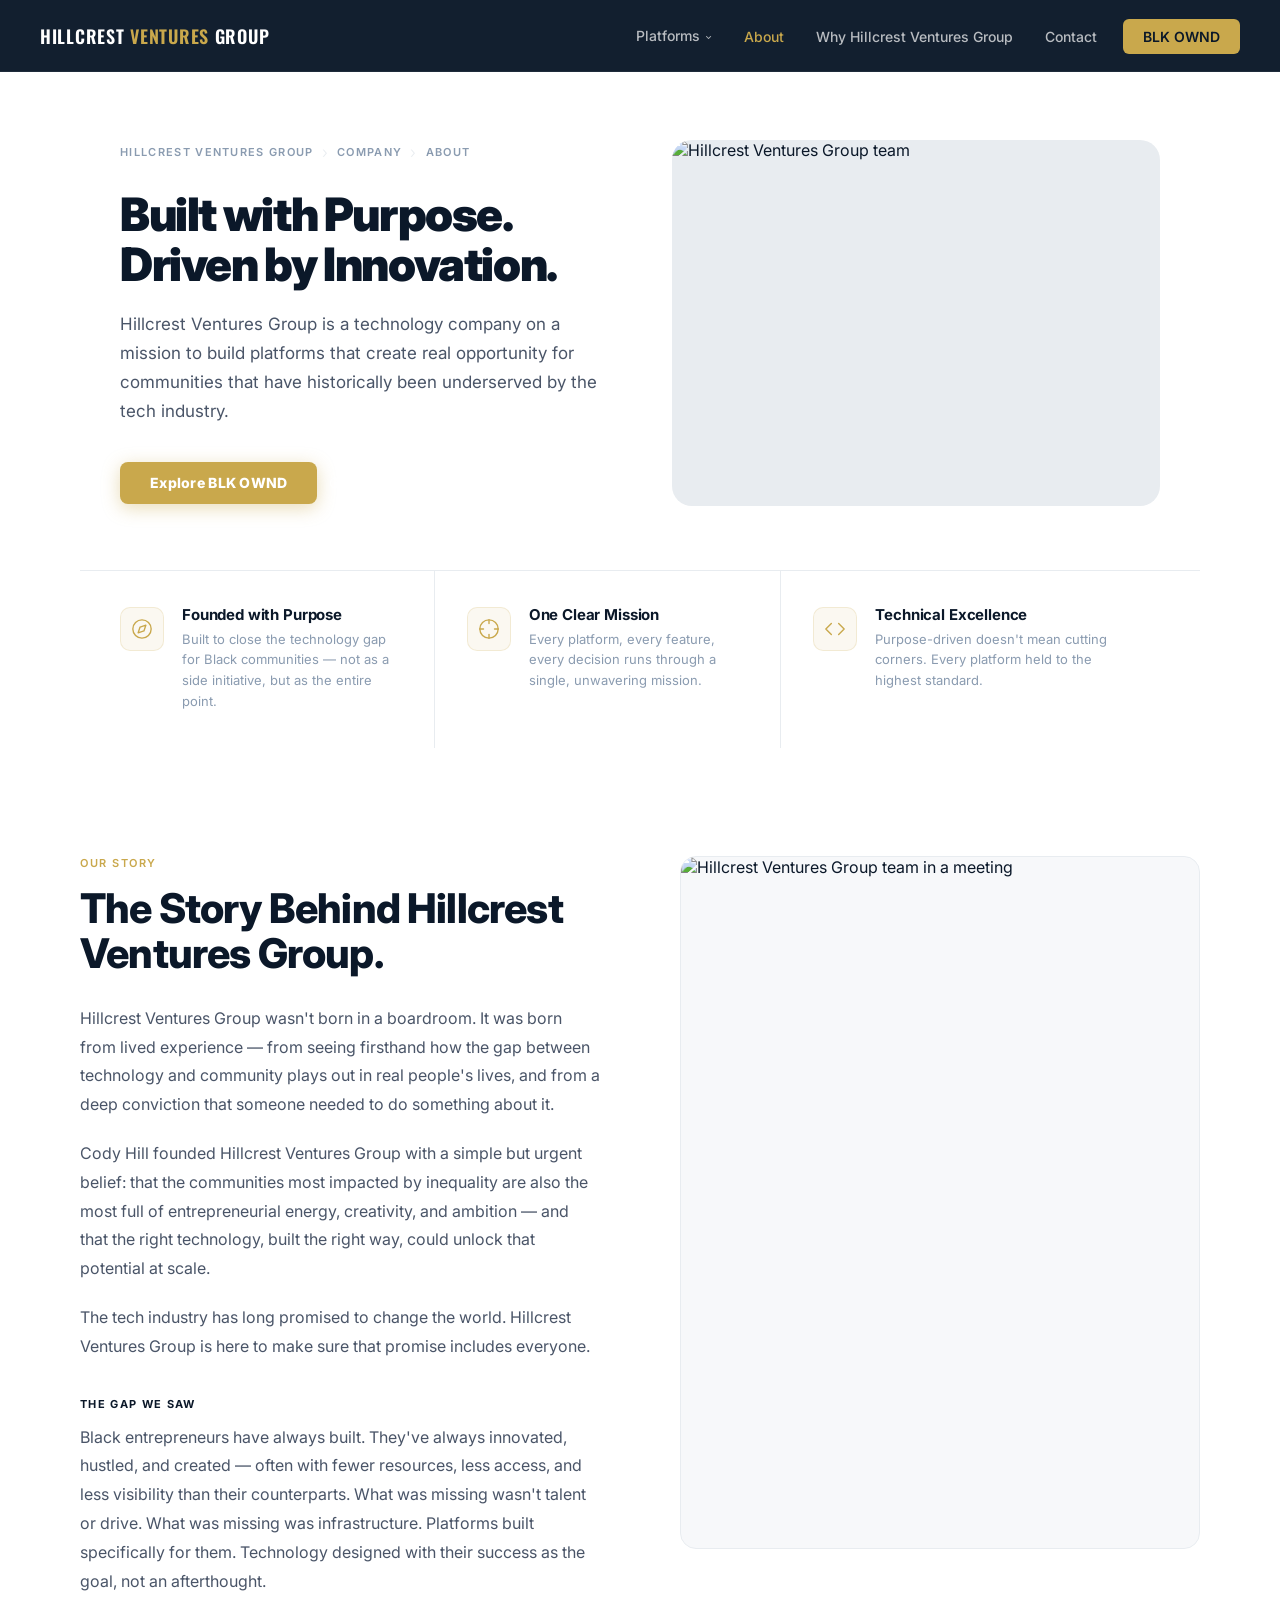
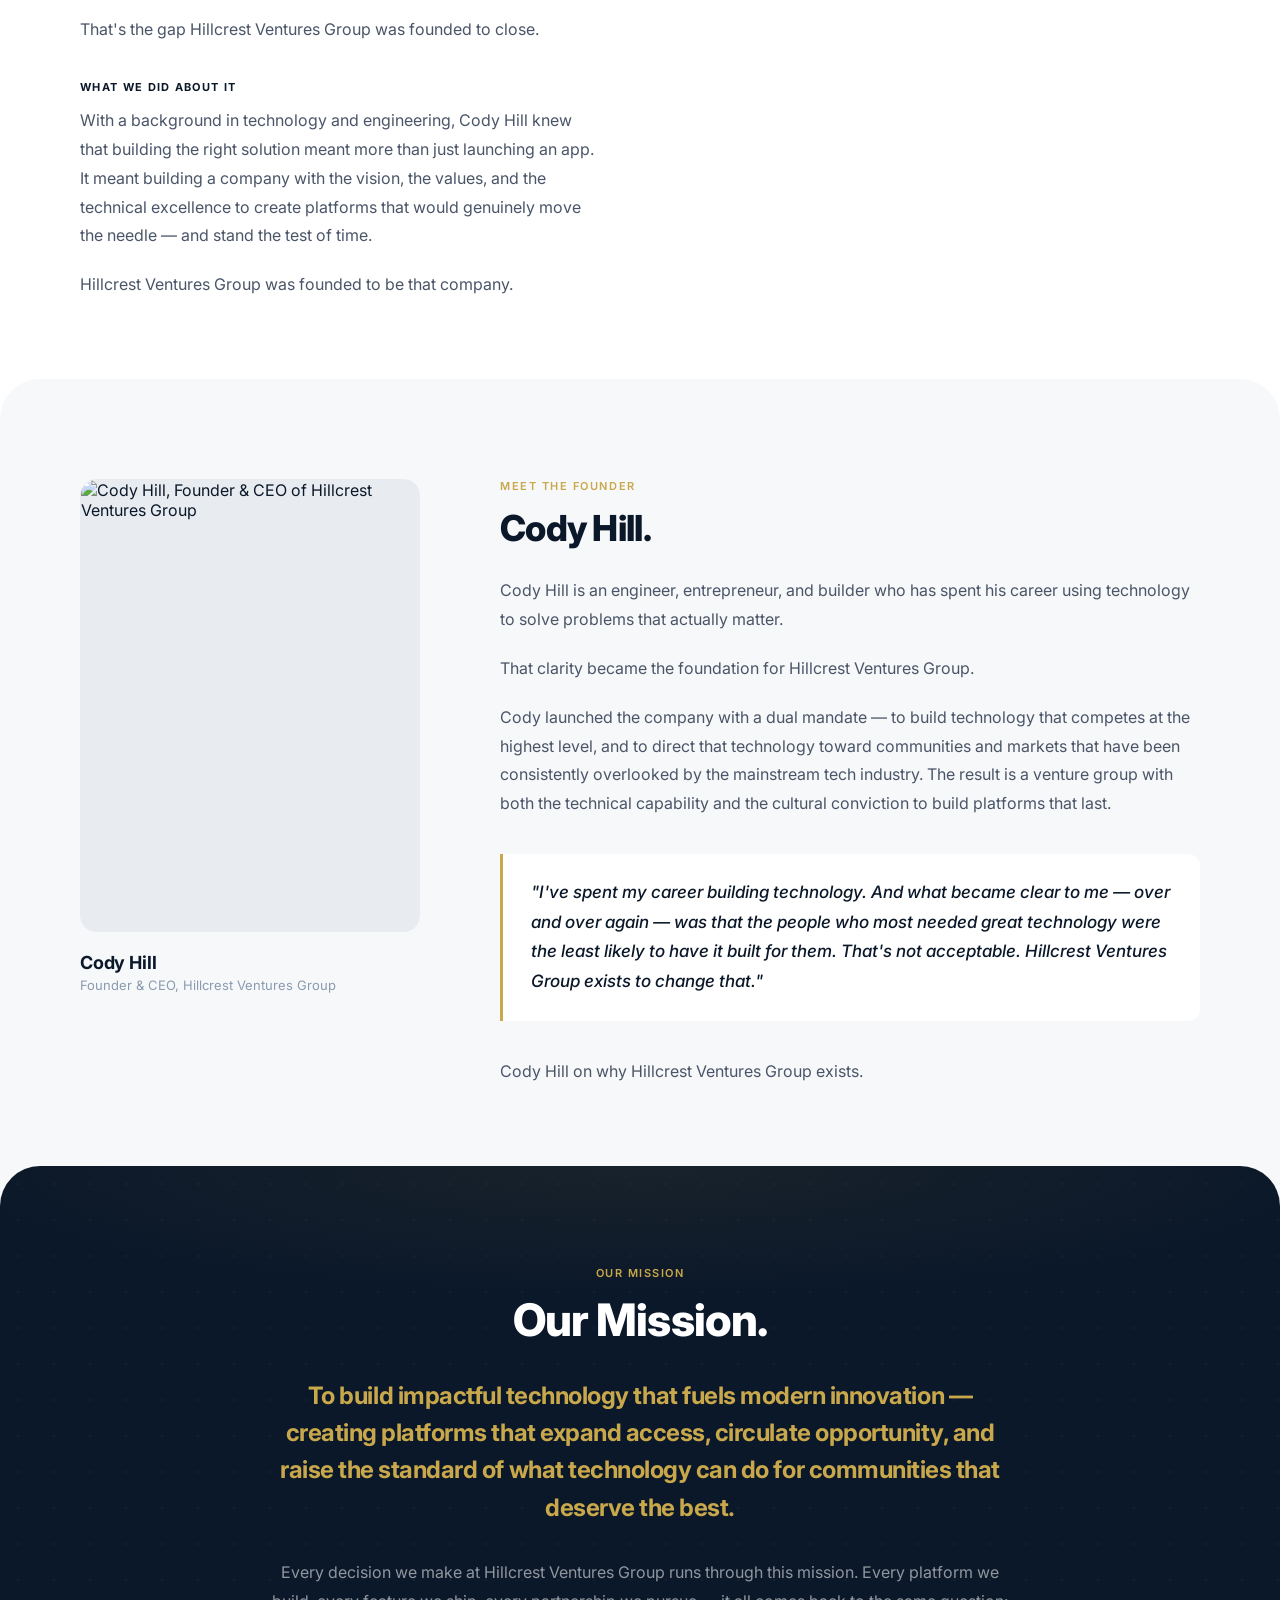
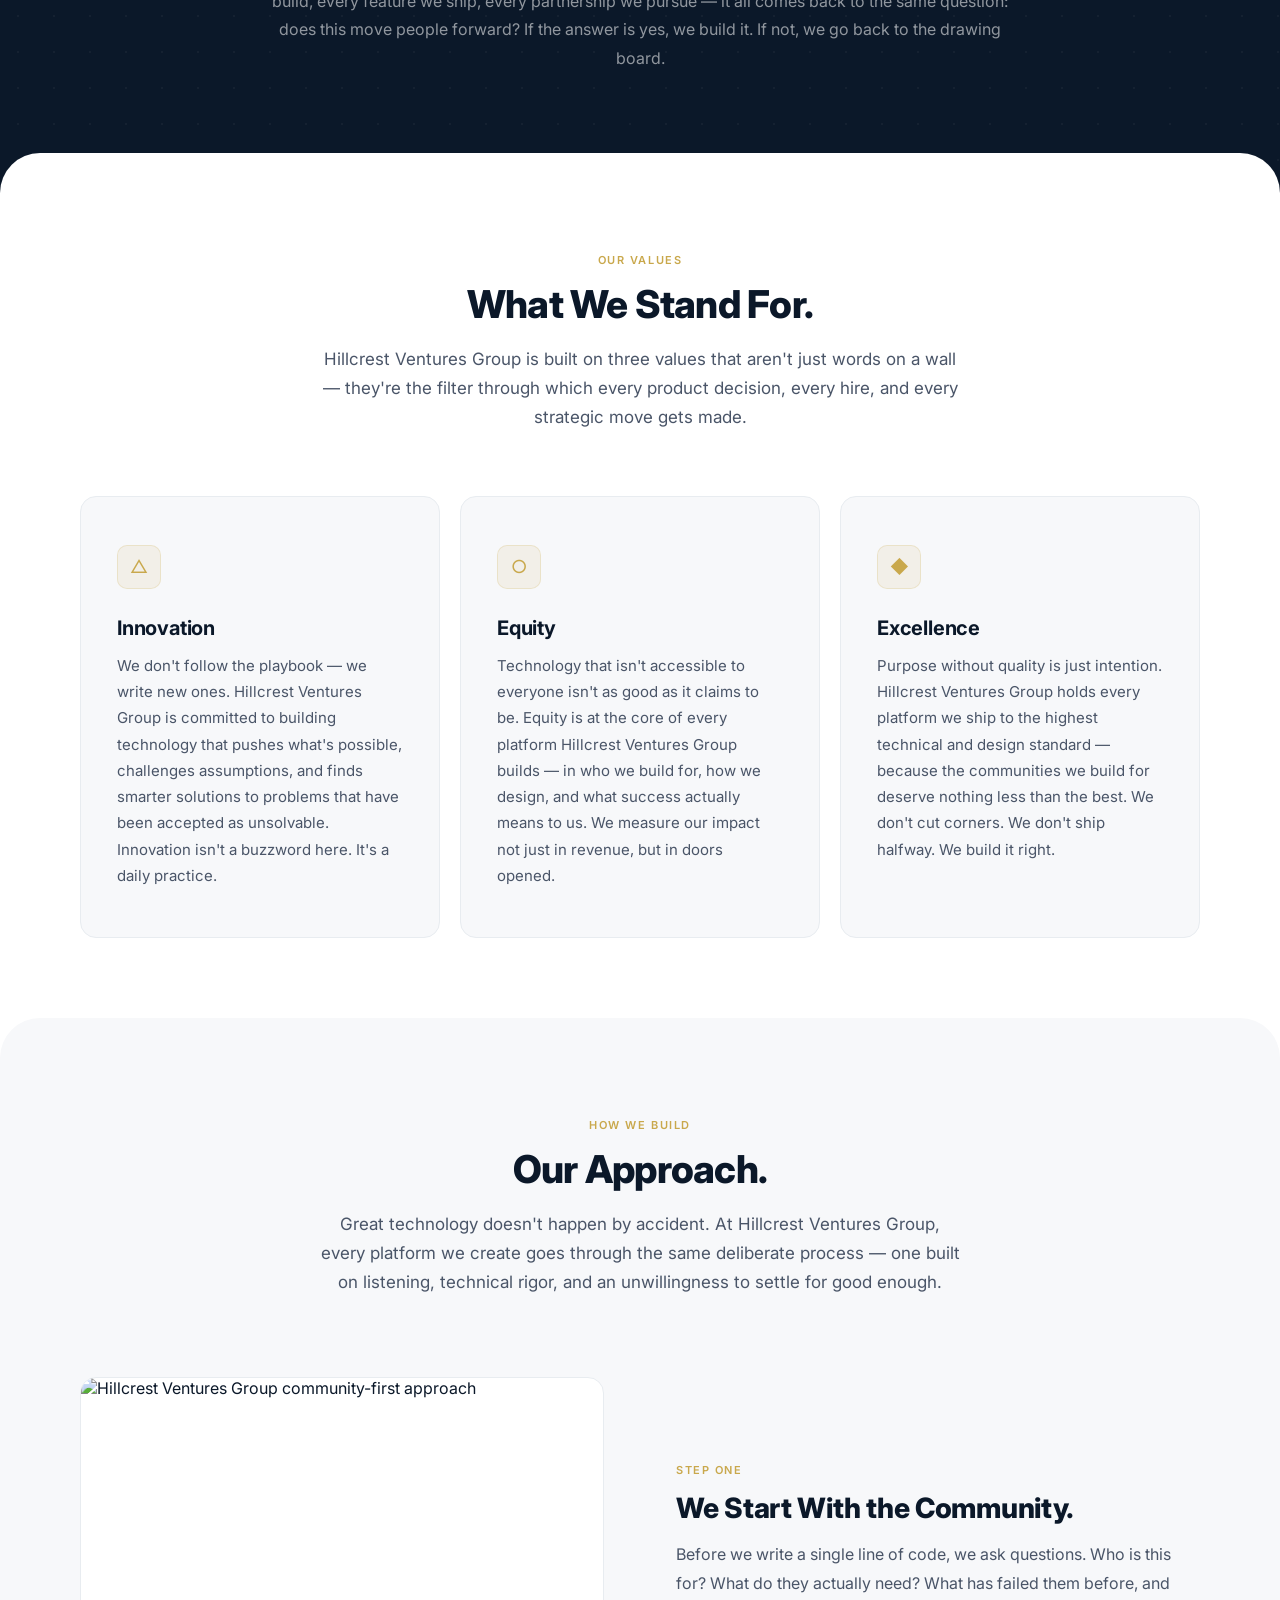
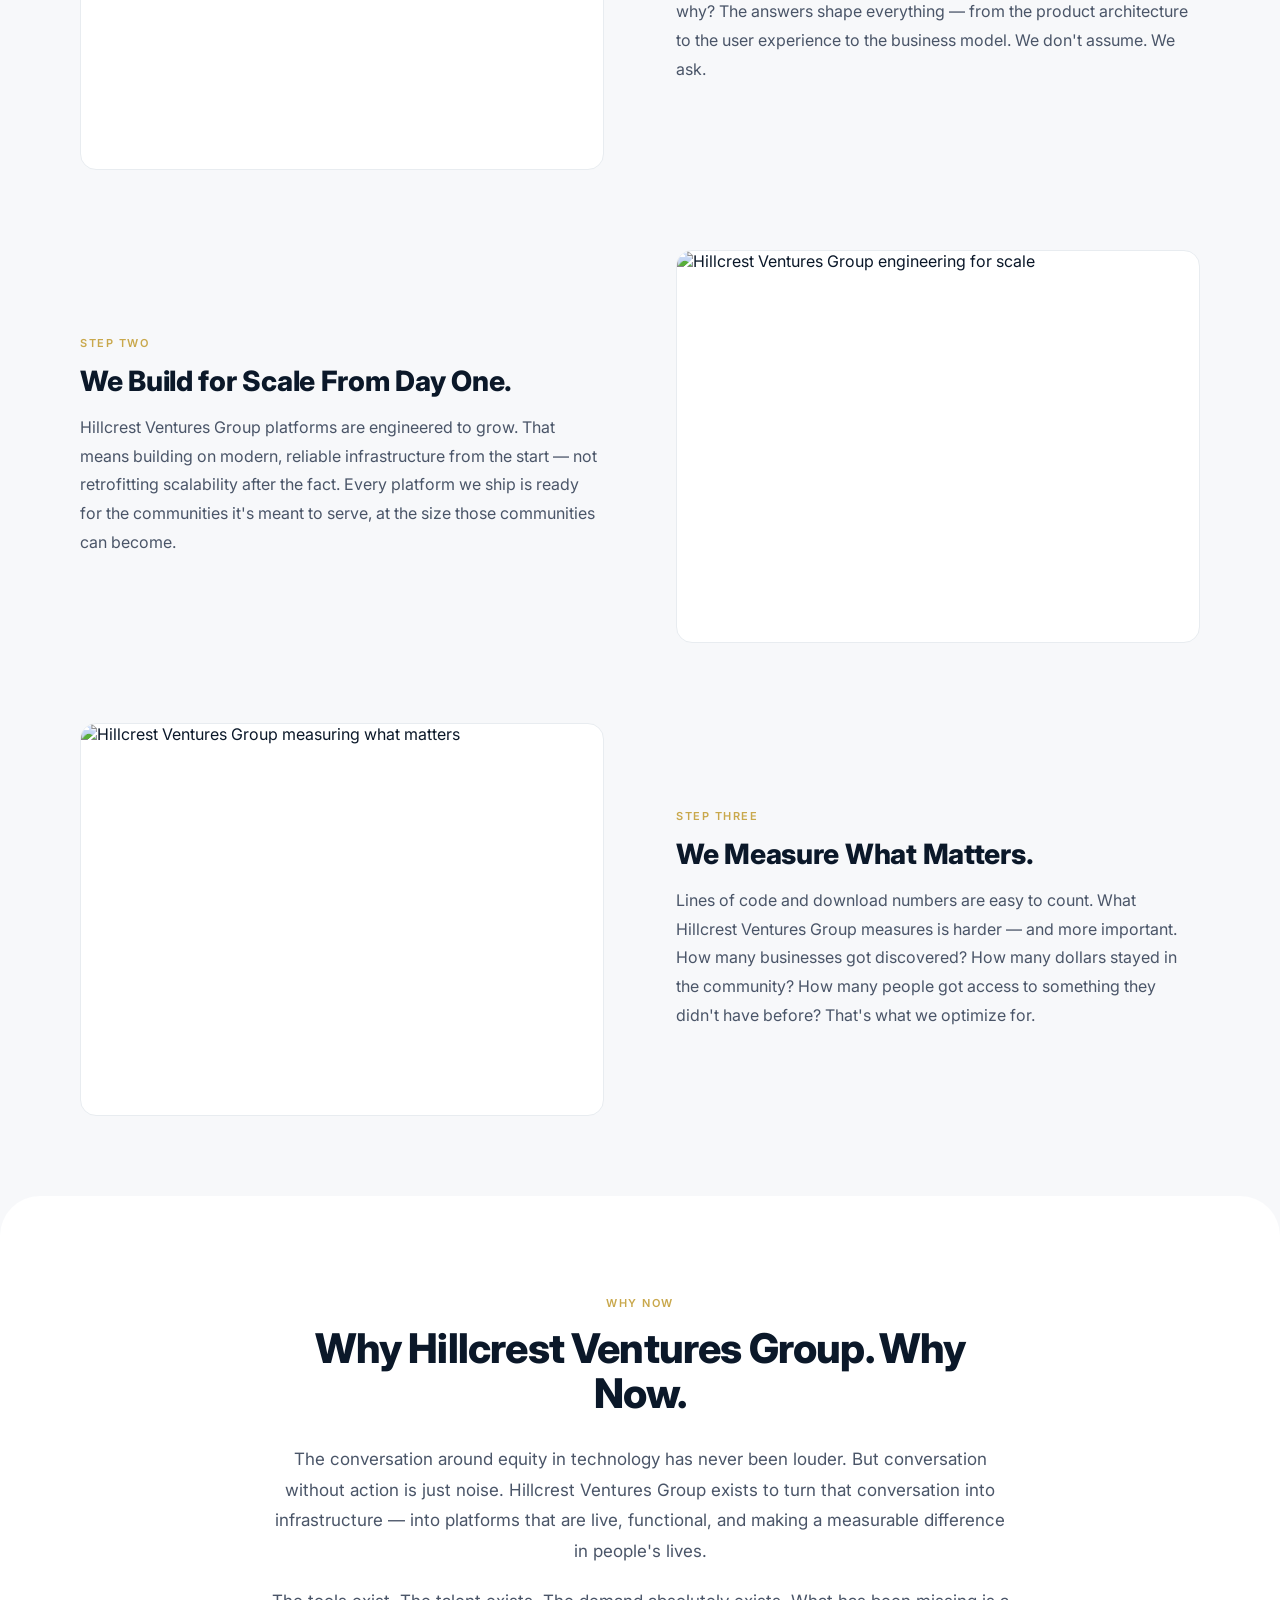
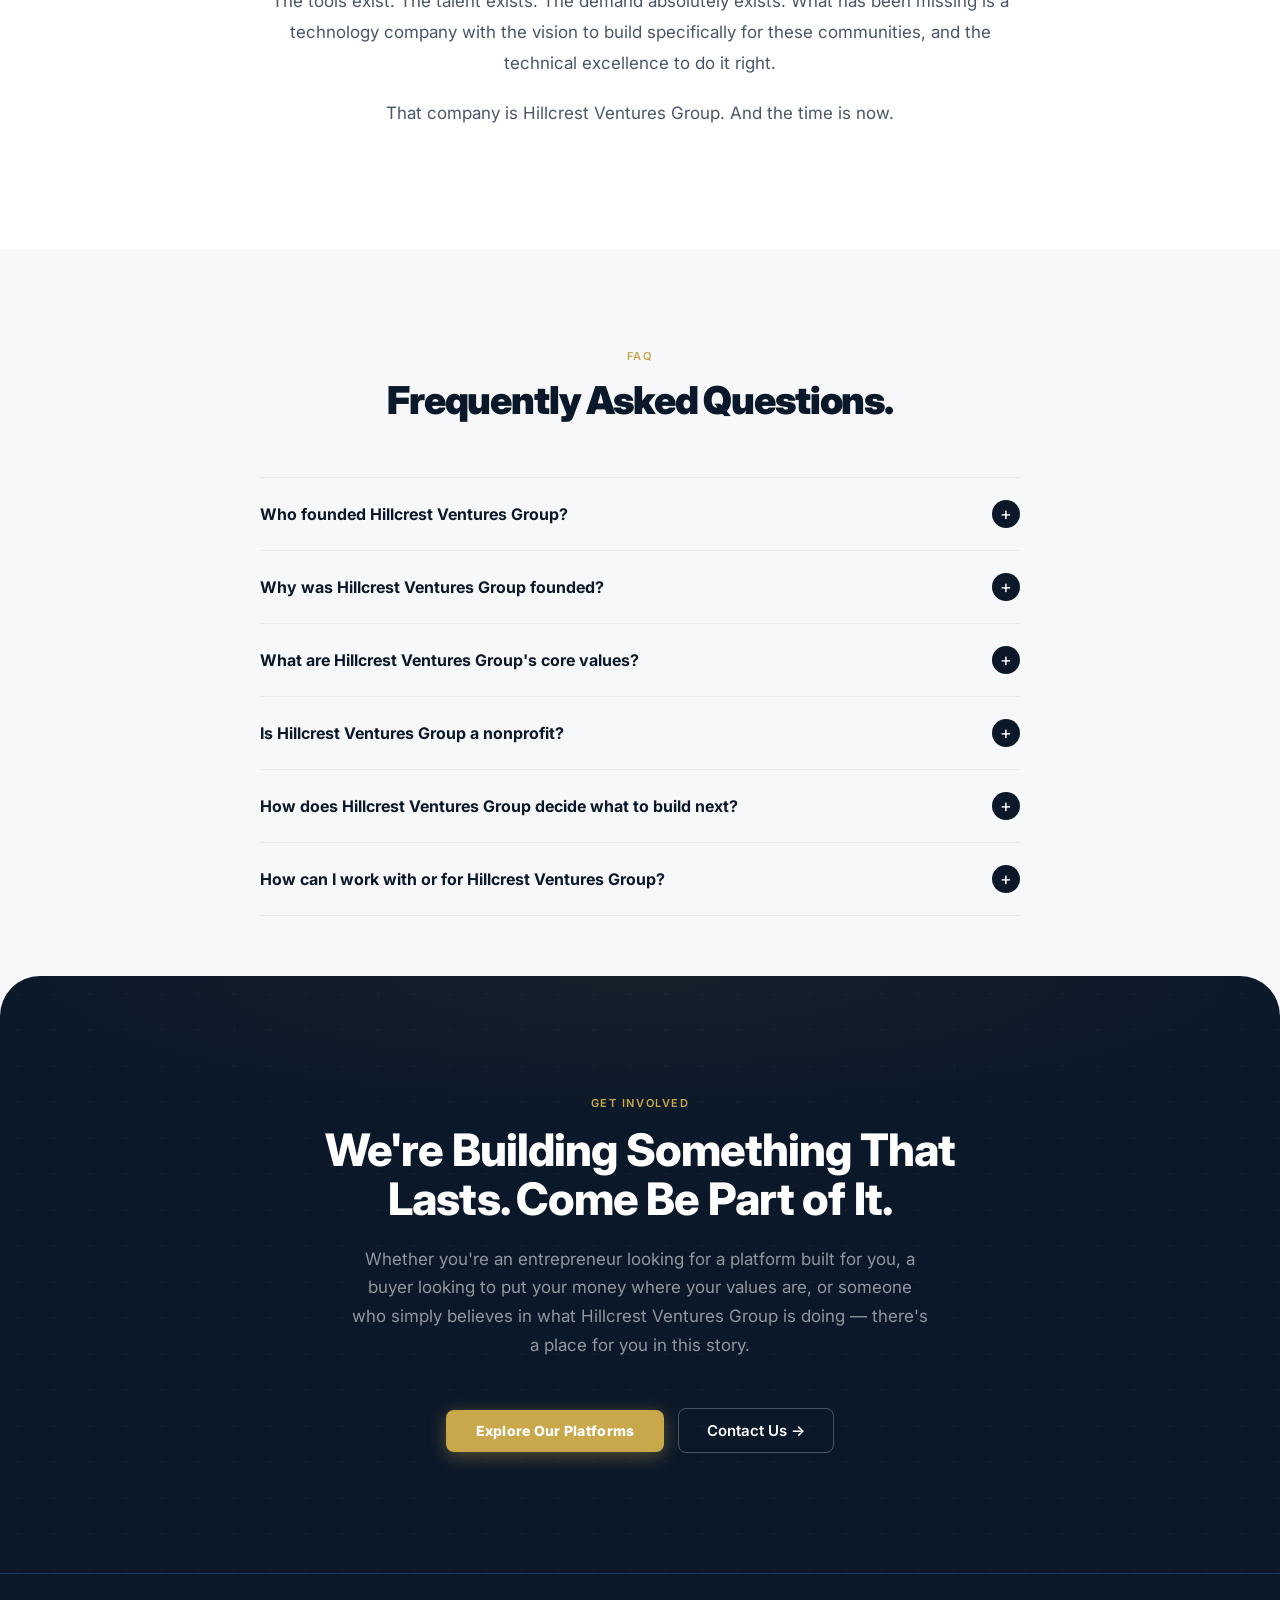
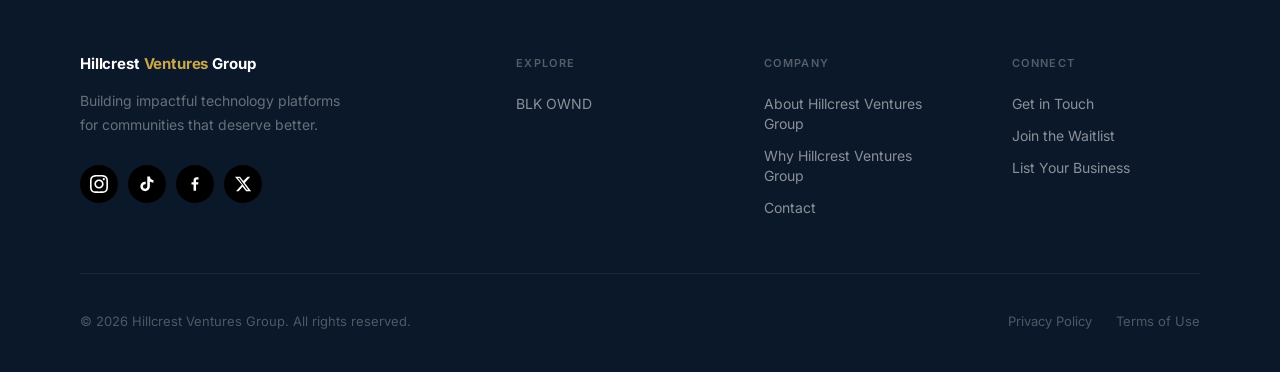
==== commit e5cf96f9: "Added Schema, FAQs" ====
--- a/about.html
+++ b/about.html
@@ -8,25 +8,152 @@
     <title>About Hillcrest Ventures Group | Our Story, Mission &amp; Values</title>
 
     <!-- Favicon — add favicon.ico + favicon-180.png to images/ before launch -->
-    <link rel="icon" type="image/x-icon" href="images/favicon.ico">
-    <link rel="apple-touch-icon" sizes="180x180" href="images/favicon-180.png">
+    <link rel="icon" type="image/png" sizes="32x32" href="images/favicon-32x32.png">
+    <link rel="icon" type="image/png" sizes="16x16" href="images/favicon-16x16.png">
+    
 
     <!-- Open Graph / Social Sharing -->
     <meta property="og:type" content="website">
     <meta property="og:site_name" content="Hillcrest Ventures Group">
     <meta property="og:title" content="About Hillcrest Ventures Group | Our Story, Mission &amp; Values">
     <meta property="og:description" content="Learn about Hillcrest Ventures Group — a technology company building impactful platforms for underserved communities. Our story, mission, values, and founder.">
-    <meta property="og:url" content="https://hillcrestventuresgroup.com/about.html"><!-- Update with live URL -->
-    <meta property="og:image" content="https://hillcrestventuresgroup.com/images/hvg-social-share.jpg"><!-- Update with live URL -->
+    <meta property="og:url" content="https://hillcrestventuresgroup.com/about.html">
+    <meta property="og:image" content="https://hillcrestventuresgroup.com/images/hvg-social-share.jpg">
     <meta name="twitter:card" content="summary_large_image">
     <meta name="twitter:title" content="About Hillcrest Ventures Group | Our Story, Mission &amp; Values">
     <meta name="twitter:description" content="Learn about Hillcrest Ventures Group — a technology company building impactful platforms for underserved communities. Our story, mission, values, and founder.">
-    <meta name="twitter:image" content="https://hillcrestventuresgroup.com/images/hvg-social-share.jpg"><!-- Update with live URL -->
+    <meta name="twitter:image" content="https://hillcrestventuresgroup.com/images/hvg-social-share.jpg">
 
     <link rel="preconnect" href="https://fonts.googleapis.com">
     <link rel="preconnect" href="https://fonts.gstatic.com" crossorigin>
     <link href="https://fonts.googleapis.com/css2?family=Inter:wght@300;400;500;600;700;800;900&family=Oswald:wght@400;500;600;700&display=swap" rel="stylesheet">
     <link rel="stylesheet" href="css/styles.css">
+    <!-- Google tag (gtag.js) -->
+<script async src="https://www.googletagmanager.com/gtag/js?id=G-P19PYDBJL1"></script>
+<script>
+  window.dataLayer = window.dataLayer || [];
+  function gtag(){dataLayer.push(arguments);}
+  gtag('js', new Date());
+
+  gtag('config', 'G-P19PYDBJL1');
+</script>
+<script type="application/ld+json">
+{
+  "@context": "https://schema.org",
+  "@type": "Organization",
+  "name": "Hillcrest Ventures Group",
+  "url": "https://www.hillcrestventuresgroup.com",
+  "logo": "https://www.hillcrestventuresgroup.com/images/hillcrest-ventures-group-logo.png",
+  "description": "Hillcrest Ventures Group is a technology company that builds impactful platforms designed to expand access, create opportunity, and drive economic empowerment for communities that have been underserved by the mainstream tech industry.",
+  "foundingDate": "2024",
+  "founder": {
+    "@type": "Person",
+    "name": "Cody Hill",
+    "jobTitle": "Founder & CEO",
+    "url": "https://www.hillcrestventuresgroup.com/about"
+  },
+  "sameAs": [
+    "https://www.linkedin.com/company/hillcrestventuresgroup",
+    "https://www.instagram.com/hillcrestventuresgroup",
+    "https://www.twitter.com/hillcrestventures"
+  ],
+  "contactPoint": {
+    "@type": "ContactPoint",
+    "contactType": "General Inquiry",
+    "email": "hello@hillcrestventuresgroup.com",
+    "url": "https://www.hillcrestventuresgroup.com/contact"
+  },
+  "areaServed": "US",
+  "knowsAbout": [
+    "Technology Platforms",
+    "Black-Owned Business Marketplace",
+    "Digital Equity",
+    "Community-Driven Technology",
+    "Black Entrepreneurship"
+  ]
+}
+</script>
+<script type="application/ld+json">
+{
+  "@context": "https://schema.org",
+  "@type": "Person",
+  "name": "Cody Hill",
+  "jobTitle": "Founder & CEO",
+  "worksFor": {
+    "@type": "Organization",
+    "name": "Hillcrest Ventures Group",
+    "url": "https://www.hillcrestventuresgroup.com"
+  },
+  "description": "Cody Hill is a software engineer and entrepreneur who founded Hillcrest Ventures Group to build impactful technology platforms for underserved communities.",
+  "url": "https://www.hillcrestventuresgroup.com/about",
+  "sameAs": [
+    "https://www.linkedin.com/in/codyhill"
+  ],
+  "knowsAbout": [
+    "Software Engineering",
+    "Technology Platforms",
+    "Black Entrepreneurship",
+    "Digital Equity",
+    "Marketplace Technology"
+  ]
+}
+</script>
+<script type="application/ld+json">
+{
+  "@context": "https://schema.org",
+  "@type": "FAQPage",
+  "mainEntity": [
+    {
+      "@type": "Question",
+      "name": "Who founded Hillcrest Ventures Group?",
+      "acceptedAnswer": {
+        "@type": "Answer",
+        "text": "Hillcrest Ventures Group was founded by Cody Hill — a software engineer and entrepreneur with a lifelong passion for building technology that solves problems that actually matter."
+      }
+    },
+    {
+      "@type": "Question",
+      "name": "Why was Hillcrest Ventures Group founded?",
+      "acceptedAnswer": {
+        "@type": "Answer",
+        "text": "Hillcrest Ventures Group was founded because of a gap that was impossible to ignore — Black communities have always had entrepreneurial energy, creativity, and ambition, but have consistently lacked the technology infrastructure built specifically for their success. Hillcrest Ventures Group exists to close that gap."
+      }
+    },
+    {
+      "@type": "Question",
+      "name": "What are Hillcrest Ventures Group's core values?",
+      "acceptedAnswer": {
+        "@type": "Answer",
+        "text": "Hillcrest Ventures Group is built on three core values — Innovation, Equity, and Excellence. These are the filter through which every product decision, every platform build, and every standard we hold ourselves to gets made."
+      }
+    },
+    {
+      "@type": "Question",
+      "name": "Is Hillcrest Ventures Group a nonprofit?",
+      "acceptedAnswer": {
+        "@type": "Answer",
+        "text": "No. Hillcrest Ventures Group is a for-profit technology company. We believe that building sustainable, profitable technology is the most reliable way to create lasting impact — a nonprofit model would limit the scale and longevity of what we're able to build."
+      }
+    },
+    {
+      "@type": "Question",
+      "name": "How does Hillcrest Ventures Group decide what to build next?",
+      "acceptedAnswer": {
+        "@type": "Answer",
+        "text": "Every platform Hillcrest Ventures Group builds starts with a community need. Before writing a single line of code we ask — who is this for, what do they actually need, and what has failed them before? The answers shape everything from the product architecture to the business model."
+      }
+    },
+    {
+      "@type": "Question",
+      "name": "How can I work with or for Hillcrest Ventures Group?",
+      "acceptedAnswer": {
+        "@type": "Answer",
+        "text": "Reach out through the Contact page. Whether you're interested in a partnership, a future team opportunity, or a collaboration, we want to hear from you."
+      }
+    }
+  ]
+}
+</script>
 </head>
 <body>
 
@@ -333,6 +460,82 @@
             <p class="about-why__body" data-reveal>The conversation around equity in technology has never been louder. But conversation without action is just noise. Hillcrest Ventures Group exists to turn that conversation into infrastructure — into platforms that are live, functional, and making a measurable difference in people's lives.</p>
             <p class="about-why__body" data-reveal>The tools exist. The talent exists. The demand absolutely exists. What has been missing is a technology company with the vision to build specifically for these communities, and the technical excellence to do it right.</p>
             <p class="about-why__body" data-reveal>That company is Hillcrest Ventures Group. And the time is now.</p>
+        </div>
+    </section>
+
+
+    <!-- ==================
+         08 · FAQ
+    ==================== -->
+    <section class="faq">
+        <div class="container">
+            <div class="faq__header" data-reveal>
+                <span class="section-label">FAQ</span>
+                <h2>Frequently Asked Questions.</h2>
+            </div>
+            <div class="faq__items">
+
+                <div class="faq__item">
+                    <button class="faq__question" aria-expanded="false">
+                        Who founded Hillcrest Ventures Group?
+                        <span class="faq__icon">+</span>
+                    </button>
+                    <div class="faq__answer"><div class="faq__answer-inner">
+                        <p>Hillcrest Ventures Group was founded by Cody Hill — a software engineer and entrepreneur with a lifelong passion for building technology that solves problems that actually matter.</p>
+                    </div></div>
+                </div>
+
+                <div class="faq__item">
+                    <button class="faq__question" aria-expanded="false">
+                        Why was Hillcrest Ventures Group founded?
+                        <span class="faq__icon">+</span>
+                    </button>
+                    <div class="faq__answer"><div class="faq__answer-inner">
+                        <p>Hillcrest Ventures Group was founded because of a gap that was impossible to ignore — Black communities have always had entrepreneurial energy, creativity, and ambition, but have consistently lacked the technology infrastructure built specifically for their success. Hillcrest Ventures Group exists to close that gap.</p>
+                    </div></div>
+                </div>
+
+                <div class="faq__item">
+                    <button class="faq__question" aria-expanded="false">
+                        What are Hillcrest Ventures Group's core values?
+                        <span class="faq__icon">+</span>
+                    </button>
+                    <div class="faq__answer"><div class="faq__answer-inner">
+                        <p>Hillcrest Ventures Group is built on three core values — Innovation, Equity, and Excellence. These aren't aspirations. They are the filter through which every product decision, every platform build, and every standard we hold ourselves to gets made.</p>
+                    </div></div>
+                </div>
+
+                <div class="faq__item">
+                    <button class="faq__question" aria-expanded="false">
+                        Is Hillcrest Ventures Group a nonprofit?
+                        <span class="faq__icon">+</span>
+                    </button>
+                    <div class="faq__answer"><div class="faq__answer-inner">
+                        <p>No. Hillcrest Ventures Group is a for-profit technology company. We believe that building sustainable, profitable technology is the most reliable way to create lasting impact — a nonprofit model would limit the scale and longevity of what we're able to build.</p>
+                    </div></div>
+                </div>
+
+                <div class="faq__item">
+                    <button class="faq__question" aria-expanded="false">
+                        How does Hillcrest Ventures Group decide what to build next?
+                        <span class="faq__icon">+</span>
+                    </button>
+                    <div class="faq__answer"><div class="faq__answer-inner">
+                        <p>Every platform Hillcrest Ventures Group builds starts with a community need. Before writing a single line of code we ask — who is this for, what do they actually need, and what has failed them before? The answers shape everything from the product architecture to the business model.</p>
+                    </div></div>
+                </div>
+
+                <div class="faq__item">
+                    <button class="faq__question" aria-expanded="false">
+                        How can I work with or for Hillcrest Ventures Group?
+                        <span class="faq__icon">+</span>
+                    </button>
+                    <div class="faq__answer"><div class="faq__answer-inner">
+                        <p>Reach out through the Contact page. Whether you're interested in a partnership, a future team opportunity, or a collaboration, we want to hear from you.</p>
+                    </div></div>
+                </div>
+
+            </div>
         </div>
     </section>
 
--- a/css/styles.css
+++ b/css/styles.css
@@ -4241,3 +4241,92 @@
     .plat-cta__ctas .btn { justify-content: center; }
     .coming-soon__card { padding: 36px 28px; }
 }
+
+
+/* =====================
+   FAQ ACCORDION
+   ===================== */
+.faq {
+    background: var(--off-white);
+    padding: 100px 0;
+}
+.faq__header {
+    text-align: center;
+    max-width: 640px;
+    margin: 0 auto 56px;
+}
+.faq__header h2 {
+    font-size: clamp(28px, 3vw, 42px);
+    font-weight: 900;
+    color: var(--navy-deep);
+    letter-spacing: -0.03em;
+    margin-top: 12px;
+}
+.faq__items {
+    max-width: 760px;
+    margin: 0 auto;
+}
+.faq__item {
+    border-bottom: 1px solid var(--gray-light);
+}
+.faq__item:first-child {
+    border-top: 1px solid var(--gray-light);
+}
+.faq__question {
+    width: 100%;
+    display: flex;
+    justify-content: space-between;
+    align-items: center;
+    gap: 24px;
+    padding: 22px 0;
+    background: none;
+    border: none;
+    cursor: pointer;
+    text-align: left;
+    font-size: 16px;
+    font-weight: 700;
+    color: var(--navy-deep);
+    font-family: inherit;
+    transition: color 0.2s ease;
+}
+.faq__question:hover { color: var(--gold); }
+.faq__icon {
+    flex-shrink: 0;
+    width: 28px;
+    height: 28px;
+    border-radius: 50%;
+    background: var(--navy-deep);
+    color: var(--white);
+    display: flex;
+    align-items: center;
+    justify-content: center;
+    font-size: 18px;
+    font-weight: 400;
+    line-height: 1;
+    transition: background 0.2s ease, transform 0.3s ease;
+}
+.faq__item--open .faq__icon {
+    background: var(--gold);
+    color: var(--navy-deep);
+}
+.faq__answer {
+    display: grid;
+    grid-template-rows: 0fr;
+    transition: grid-template-rows 0.3s ease;
+}
+.faq__item--open .faq__answer {
+    grid-template-rows: 1fr;
+}
+.faq__answer-inner {
+    overflow: hidden;
+}
+.faq__answer-inner p {
+    padding-bottom: 22px;
+    font-size: 15px;
+    line-height: 1.75;
+    color: var(--gray-dark);
+}
+@media (max-width: 600px) {
+    .faq { padding: 72px 0; }
+    .faq__question { font-size: 15px; }
+}
